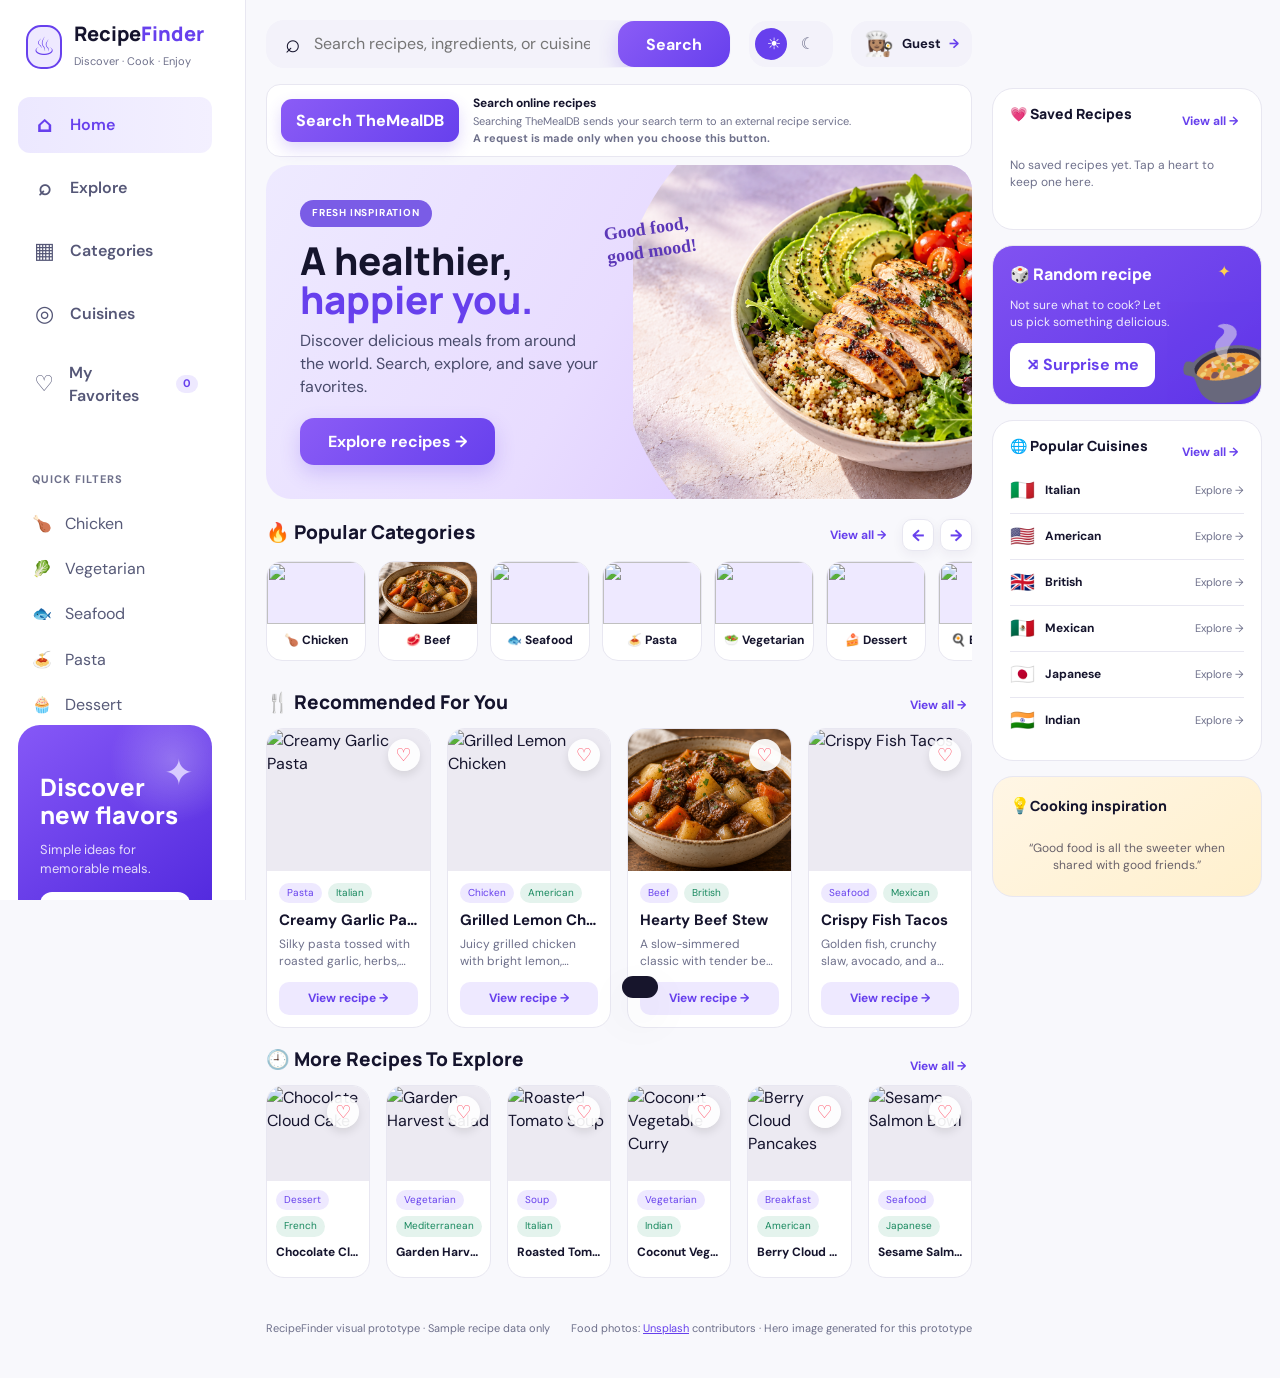
==== index.html @ d78723c5 "feat: enable explicit TheMealDB live recipe search" ====
<!doctype html>
<html lang="en">
<head>
  <meta charset="utf-8">
  <meta name="viewport" content="width=device-width, initial-scale=1">
  <meta name="description" content="RecipeFinder — a frontend recipe discovery prototype.">
  <title>RecipeFinder — Discover your next favorite</title>
  <link rel="icon" type="image/svg+xml" href="assets/recipefinder-favicon.svg">
  <link rel="preconnect" href="https://images.unsplash.com">
  <link rel="stylesheet" href="styles.css">
</head>
<body>
  <a class="skip-link" href="#main-content">Skip to recipes</a>
  <div class="app-shell">
    <aside class="sidebar" id="sidebar" aria-label="Primary navigation">
      <a class="brand" href="#home" aria-label="RecipeFinder home">
        <span class="brand-mark" aria-hidden="true">♨</span>
        <span><strong>Recipe<span>Finder</span></strong><small>Discover · Cook · Enjoy</small></span>
      </a>
      <nav class="main-nav" id="main-nav">
        <a class="nav-link active" href="#home" data-section="home"><span>⌂</span>Home</a>
        <a class="nav-link" href="#recommended" data-section="recommended"><span>⌕</span>Explore</a>
        <a class="nav-link" href="#categories" data-section="categories"><span>▦</span>Categories</a>
        <a class="nav-link" href="#cuisines" data-section="cuisines"><span>◎</span>Cuisines</a>
        <a class="nav-link" href="#favorites" data-section="favorites"><span>♡</span>My Favorites <b id="fav-count">0</b></a>
      </nav>
      <div class="sidebar-rule"></div>
      <section class="quick-filters" aria-labelledby="quick-title">
        <p id="quick-title">Quick filters</p>
        <button data-filter="Chicken">🍗 <span>Chicken</span></button>
        <button data-filter="Vegetarian">🥬 <span>Vegetarian</span></button>
        <button data-filter="Seafood">🐟 <span>Seafood</span></button>
        <button data-filter="Pasta">🍝 <span>Pasta</span></button>
        <button data-filter="Dessert">🧁 <span>Dessert</span></button>
      </section>
      <article class="sidebar-promo">
        <span>✦</span><h2>Discover<br>new flavors</h2>
        <p>Simple ideas for memorable meals.</p>
        <button data-scroll="recommended">Explore now →</button>
      </article>
    </aside>

    <div class="page">
      <header class="topbar">
        <button class="mobile-menu" id="menu-btn" aria-label="Open menu" aria-controls="sidebar" aria-expanded="false">☰</button>
        <form class="search" id="search-form" role="search">
          <span aria-hidden="true">⌕</span>
          <label class="sr-only" for="search-input">Search recipes</label>
          <input id="search-input" type="search" autocomplete="off" placeholder="Search recipes, ingredients, or cuisines…">
          <button type="submit">Search</button>
        </form>
        <button class="theme-toggle" id="theme-toggle" aria-label="Switch to dark mode" aria-pressed="false" title="Toggle theme"><span aria-hidden="true">☀</span><i aria-hidden="true"></i><span aria-hidden="true">☾</span></button>
        <a class="guest" href="login.html" aria-label="Sign in to RecipeFinder"><span aria-hidden="true">👩🏽‍🍳</span><strong>Guest</strong><i aria-hidden="true">→</i></a>
      </header>

      <div class="live-search-preview" aria-labelledby="mealdb-search-label">
        <button id="mealdb-search-button" type="button" aria-describedby="mealdb-search-disclosure mealdb-search-privacy">Search TheMealDB</button>
        <div>
          <strong id="mealdb-search-label">Search online recipes</strong>
          <p id="mealdb-search-disclosure">Searching TheMealDB sends your search term to an external recipe service.</p>
          <small id="mealdb-search-privacy">A request is made only when you choose this button.</small>
        </div>
      </div>

      <main id="main-content">
        <section class="hero" id="home" aria-labelledby="hero-title">
          <div class="hero-copy">
            <span class="eyebrow">FRESH INSPIRATION</span>
            <h1 id="hero-title">A healthier,<br><em>happier you.</em></h1>
            <p>Discover delicious meals from around the world. Search, explore, and save your favorites.</p>
            <div class="hero-actions">
              <button class="primary" data-scroll="recommended">Explore recipes <span>→</span></button>
            </div>
          </div>
          <div class="hero-image" role="img" aria-label="Colorful grilled chicken and avocado bowl"></div>
          <span class="hero-note" aria-hidden="true">Good food,<br>good mood!</span>
        </section>

        <section class="content-section" id="categories" aria-labelledby="categories-title">
          <div class="section-heading">
            <h2 id="categories-title">🔥 Popular categories</h2>
            <div class="category-actions">
              <button class="text-button" data-view-all="categories" aria-expanded="false" aria-controls="category-row">View all →</button>
              <div class="category-nav" aria-label="Popular categories carousel controls">
                <button class="carousel-arrow" id="category-prev" type="button" aria-label="Previous categories" aria-controls="category-row" disabled>←</button>
                <button class="carousel-arrow" id="category-next" type="button" aria-label="Next categories" aria-controls="category-row">→</button>
              </div>
            </div>
          </div>
          <div class="category-row" id="category-row" role="region" aria-label="Popular recipe categories" tabindex="0"></div>
        </section>

        <section class="content-section" id="recommended" aria-labelledby="recommended-title" tabindex="-1">
          <div class="section-heading"><h2 id="recommended-title">🍴 Recommended for you</h2><div class="recipe-view-actions"><button class="back-button" id="back-to-discover" type="button" data-back-to-discover hidden>← Back to Discover</button><button class="back-button discover-more-button" id="discover-more-recipes" type="button" data-discover-more hidden>Discover More Offline Recipes</button><button class="text-button" id="recommended-view-all" data-view-all="recipes">View all →</button></div></div>
          <div class="external-status" id="external-status" role="status" aria-live="polite" hidden><span aria-hidden="true">&#10022;</span><p id="external-status-message"></p><a id="mealdb-attribution" href="https://www.themealdb.com/" target="_blank" rel="noopener noreferrer" hidden>Recipe data and images provided by TheMealDB</a><button class="text-button" id="external-retry" type="button" data-external-retry hidden>Retry</button><button class="text-button" id="back-to-offline" type="button" data-back-to-offline hidden>Back to Offline Recipes</button></div>
          <div class="recipe-grid featured-grid" id="recommended-grid"></div>
          <div class="empty-state" id="empty-state" hidden><span>🥣</span><h3 id="empty-title">No recipes found</h3><p id="empty-message">Try another search or clear your filters.</p><button class="primary" data-clear>Clear filters</button></div>
        </section>

        <section class="content-section" id="more-recipes" aria-labelledby="more-title">
          <div class="section-heading"><h2 id="more-title">🕘 More recipes to explore</h2><button class="text-button" data-view-all="recipes">View all →</button></div>
          <div class="recipe-grid compact-grid" id="more-grid"></div>
        </section>
      </main>
      <footer><p>RecipeFinder visual prototype · Sample recipe data only</p><p>Food photos: <a href="https://unsplash.com" target="_blank" rel="noreferrer">Unsplash</a> contributors · Hero image generated for this prototype</p></footer>
    </div>

    <aside class="rightbar" aria-label="Recipe highlights">
      <section class="side-card" id="favorites">
        <div class="side-heading"><h2>💗 Saved recipes</h2><button class="text-button" data-view-all="favorites">View all →</button></div>
        <div id="favorite-list" class="favorite-list"></div>
      </section>
      <section class="random-card">
        <span class="sparkle">✦</span><h2>🎲 Random recipe</h2><p>Not sure what to cook? Let us pick something delicious.</p><button class="surprise-btn">⤨ Surprise me</button>
      </section>
      <section class="side-card" id="cuisines">
        <div class="side-heading"><h2>🌐 Popular cuisines</h2><button class="text-button" data-view-all="cuisines">View all →</button></div>
        <div class="cuisine-list" id="cuisine-list" tabindex="-1"></div>
      </section>
      <section class="quote-card"><span>💡</span><h2>Cooking inspiration</h2><blockquote>“Good food is all the sweeter when shared with good friends.”</blockquote></section>
    </aside>
  </div>

  <div class="modal" id="recipe-modal" hidden>
    <div class="modal-backdrop" data-close></div>
    <article class="modal-panel" role="dialog" aria-modal="true" aria-labelledby="modal-title">
      <button class="modal-close" data-close aria-label="Close recipe details">×</button>
      <div id="modal-content"></div>
    </article>
  </div>
  <div class="toast" id="toast" role="status" aria-live="polite"></div>
  <script type="module" src="app.js"></script>
</body>
</html>
---- styles.css ----
@import url('https://fonts.googleapis.com/css2?family=DM+Sans:wght@400;500;600;700&family=Manrope:wght@700;800&display=swap');

:root{--bg:#f8f8fc;--panel:#fff;--panel-soft:#f3f2fa;--text:#15142d;--muted:#6e708b;--line:#e8e7f1;--purple:#6740ed;--purple-2:#8b5cf6;--lav:#eee9ff;--shadow:0 18px 45px rgba(43,36,84,.08);--radius:22px;--sidebar:246px;--rightbar:288px}
*{box-sizing:border-box}html{scroll-behavior:smooth}body{margin:0;background:var(--bg);color:var(--text);font-family:'DM Sans',system-ui,sans-serif;line-height:1.45}button,input{font:inherit}button{cursor:pointer}.sr-only{position:absolute;width:1px;height:1px;padding:0;margin:-1px;overflow:hidden;clip:rect(0,0,0,0);white-space:nowrap;border:0}.skip-link{position:fixed;z-index:100;left:1rem;top:-4rem;background:var(--text);color:#fff;padding:.75rem 1rem;border-radius:10px}.skip-link:focus{top:1rem}.app-shell{min-height:100vh;display:grid;grid-template-columns:var(--sidebar) minmax(0,1fr) var(--rightbar);gap:0}.sidebar{position:sticky;top:0;height:100vh;height:100dvh;padding:24px 18px max(24px,env(safe-area-inset-bottom));background:var(--panel);border-right:1px solid var(--line);display:flex;flex-direction:column;z-index:20;overflow-x:hidden;overflow-y:auto;overscroll-behavior:contain;scrollbar-gutter:stable}.brand{display:flex;gap:12px;align-items:center;text-decoration:none;color:var(--text);padding:0 8px 27px}.brand-mark{width:44px;height:44px;border:2px solid var(--purple);color:var(--purple);border-radius:15px;display:grid;place-items:center;font-size:25px;background:var(--lav)}.brand strong{font:800 20px/1 'Manrope',sans-serif}.brand strong span{color:var(--purple)}.brand small{display:block;color:var(--muted);font-size:11px;margin-top:7px}.main-nav{display:grid;gap:7px}.nav-link{display:flex;align-items:center;gap:13px;color:#555777;text-decoration:none;padding:12px 14px;border-radius:12px;font-weight:600}.nav-link>span{font-size:22px;width:25px;text-align:center}.nav-link b{margin-left:auto;background:var(--lav);color:var(--purple);border-radius:99px;padding:1px 7px;font-size:11px}.nav-link:hover,.nav-link.active{color:var(--purple);background:linear-gradient(90deg,#ece8ff,#f3f0ff)}.sidebar-rule{height:1px;background:var(--line);margin:21px 12px}.quick-filters p{text-transform:uppercase;letter-spacing:.09em;font-size:11px;font-weight:700;color:var(--muted);padding:0 14px}.quick-filters{display:grid;gap:4px}.quick-filters button{display:flex;gap:13px;align-items:center;border:0;background:transparent;color:#575a78;border-radius:10px;padding:9px 14px;text-align:left}.quick-filters button:hover,.quick-filters button.active{background:var(--panel-soft);color:var(--purple)}.sidebar-promo{flex:0 0 auto;margin-top:auto;min-height:230px;padding:22px;border-radius:22px;color:#fff;background:radial-gradient(circle at 80% 15%,rgba(255,255,255,.25),transparent 25%),linear-gradient(145deg,#8658f7,#4a22da);position:relative;overflow:hidden}.sidebar-promo>span{position:absolute;right:18px;font-size:36px;color:#d8cbff}.sidebar-promo h2{font:800 24px/1.15 'Manrope';margin:26px 0 8px}.sidebar-promo p{font-size:13px;opacity:.82}.sidebar-promo button{border:0;border-radius:12px;padding:11px 14px;background:#fff;color:var(--purple);font-weight:700;width:100%}
.page{min-width:0;padding:18px 20px 30px}.topbar{height:52px;display:flex;gap:18px;align-items:center;margin-bottom:18px}.search{height:48px;border-radius:18px;background:var(--panel-soft);display:flex;align-items:center;flex:1;overflow:hidden;border:1px solid transparent}.search:focus-within{border-color:#9b86ee;box-shadow:0 0 0 3px rgba(103,64,237,.12)}.search>span{font-size:26px;padding-left:18px}.search input{flex:1;min-width:0;border:0;outline:0;background:transparent;padding:0 13px;color:var(--text)}.search button,.primary{border:0;background:linear-gradient(135deg,var(--purple-2),var(--purple));color:#fff;font-weight:700;border-radius:14px;padding:12px 28px;box-shadow:0 8px 20px rgba(103,64,237,.22)}.search button{height:46px;border-radius:16px;min-width:110px}.theme-toggle{flex:0 0 84px;width:84px;height:46px;border:0;border-radius:17px;background:var(--panel-soft);display:flex;align-items:center;justify-content:space-around;color:var(--muted);position:relative;padding:0 8px}.theme-toggle i{width:32px;height:32px;border-radius:50%;background:var(--purple);position:absolute;left:6px;transition:transform .25s}.theme-toggle span{z-index:1;width:28px;text-align:center}.theme-toggle span:first-child{color:#fff}.theme-toggle span:last-child{color:var(--muted)}.theme-toggle:focus-visible{outline:3px solid rgba(103,64,237,.35);outline-offset:3px}.guest{height:46px;display:flex;align-items:center;gap:8px;background:var(--panel-soft);border-radius:17px;padding:5px 12px;font-size:13px;color:var(--text);text-decoration:none;border:1px solid transparent}.guest span{font-size:24px}.guest i{font-style:normal;color:var(--purple);font-weight:800;transition:transform .2s}.guest:hover{border-color:var(--line);background:var(--lav)}.guest:hover i{transform:translateX(2px)}.guest:focus-visible{outline:3px solid rgba(103,64,237,.35);outline-offset:3px}.mobile-menu{display:none;border:0;background:var(--panel-soft);color:var(--text);border-radius:12px;width:45px;height:45px;font-size:22px}.live-search-preview{display:flex;align-items:center;gap:14px;margin:-4px 0 8px;padding:10px 14px;border:1px solid var(--line);border-radius:14px;background:var(--panel);color:var(--text)}.live-search-preview button{flex:0 0 auto;border:0;border-radius:11px;padding:10px 15px;background:linear-gradient(135deg,var(--purple-2),var(--purple));color:#fff;font-weight:800;box-shadow:0 7px 16px rgba(103,64,237,.2)}.live-search-preview button:hover{filter:brightness(1.05)}.live-search-preview button:focus-visible{outline:3px solid rgba(103,64,237,.35);outline-offset:3px}.live-search-preview strong{display:block;font-size:12px}.live-search-preview p,.live-search-preview small{display:block;margin:2px 0 0;color:var(--muted);font-size:11px;line-height:1.35}.live-search-preview small{font-weight:700}
.hero{min-height:286px;border-radius:25px;overflow:hidden;background:linear-gradient(120deg,#eeeaff 0%,#e8dcff 48%,#d4bbff 100%);display:grid;grid-template-columns:52% 48%;position:relative}.hero-copy{padding:34px;z-index:2}.eyebrow{display:inline-block;font-size:10px;font-weight:700;letter-spacing:.08em;background:#7a5ce6;color:#fff;padding:6px 12px;border-radius:99px}.hero h1{font:800 clamp(32px,3vw,45px)/1.03 'Manrope';margin:14px 0 9px}.hero h1 em{font-style:normal;color:var(--purple)}.hero-copy>p{margin:0 0 20px;color:#494b6b;max-width:475px}.hero-actions{display:flex;gap:11px;flex-wrap:wrap}.secondary{border:0;background:rgba(255,255,255,.72);color:var(--text);font-weight:700;border-radius:14px;padding:12px 20px}.hero-image{background:url('assets/hero-bowl.png') center/cover no-repeat;clip-path:ellipse(77% 78% at 72% 50%)}.hero-note{position:absolute;top:52px;left:48%;z-index:3;color:#5c38b8;font:700 18px/1.25 cursive;transform:rotate(-8deg)}
.content-section{min-width:0;padding-top:20px}.section-heading,.side-heading{display:flex;align-items:center;justify-content:space-between;gap:12px}.section-heading h2,.side-heading h2{font:800 19px/1.2 'Manrope';margin:0 0 14px;text-transform:capitalize}.text-button{border:0;background:transparent;color:var(--purple);font-weight:700;font-size:12px;white-space:nowrap}.text-button:disabled{color:var(--muted);cursor:default}.category-actions{display:flex;align-items:center;gap:8px;margin-bottom:8px}.category-actions .text-button{margin-right:2px}.category-nav{display:flex;gap:6px}.carousel-arrow{width:32px;height:32px;border:1px solid var(--line);border-radius:10px;background:var(--panel);color:var(--purple);display:grid;place-items:center;font-weight:800;box-shadow:0 4px 12px rgba(43,36,84,.06)}.carousel-arrow:hover:not(:disabled){background:var(--lav)}.carousel-arrow:focus-visible,.category-row:focus-visible{outline:3px solid rgba(103,64,237,.3);outline-offset:2px}.carousel-arrow:disabled{cursor:not-allowed;color:var(--muted);opacity:.38;box-shadow:none}.category-row{display:flex;gap:12px;max-width:100%;min-width:0;overflow-x:auto;overflow-y:hidden;padding:2px 2px 10px;scroll-snap-type:x proximity;scroll-behavior:smooth;scrollbar-width:thin;scrollbar-color:var(--purple) transparent;overscroll-behavior-inline:contain;touch-action:pan-x pan-y}.category-row::-webkit-scrollbar{height:6px}.category-row::-webkit-scrollbar-thumb{background:var(--purple);border-radius:99px}.category-row.show-all{flex-wrap:wrap;overflow:visible;scroll-snap-type:none}.categories-expanded .category-nav{display:none}.category{flex:0 0 clamp(100px,12.5%,118px);scroll-snap-align:start;border:1px solid var(--line);background:var(--panel);border-radius:16px;overflow:hidden;padding:0 0 10px;color:var(--text);font-size:12px;font-weight:700;transition:.2s}.category:hover{transform:translateY(-3px);box-shadow:var(--shadow);border-color:#cfc2fb}.category.active{outline:2px solid var(--purple)}.category img{width:100%;height:62px;display:block;object-fit:cover;margin-bottom:8px;background:var(--lav)}.recipe-grid{display:grid;grid-template-columns:repeat(4,minmax(0,1fr));gap:16px}.recipe-card{min-width:0;background:var(--panel);border:1px solid var(--line);border-radius:18px;overflow:hidden;position:relative;display:flex;flex-direction:column;transition:.22s}.recipe-card:hover{transform:translateY(-4px);box-shadow:var(--shadow)}.card-image{height:142px;width:100%;object-fit:cover;background:#eceaf2}.heart{position:absolute;right:10px;top:10px;width:32px;height:32px;border-radius:50%;border:0;background:rgba(255,255,255,.92);color:#ff4e65;font-size:18px;display:grid;place-items:center;box-shadow:0 4px 10px rgba(0,0,0,.1)}.heart.saved{background:#ff4e65;color:#fff}.card-body{padding:12px;display:flex;flex-direction:column;flex:1}.tags{display:flex;gap:6px;flex-wrap:wrap}.tag{font-size:10px;border-radius:99px;background:#eee9ff;color:var(--purple);padding:3px 8px}.tag.alt{background:#e4f3ed;color:#17885e}.card-body h3{font-size:15px;margin:7px 0 4px;white-space:nowrap;overflow:hidden;text-overflow:ellipsis}.card-body p{font-size:12px;color:var(--muted);margin:0 0 11px;display:-webkit-box;-webkit-line-clamp:2;-webkit-box-orient:vertical;overflow:hidden}.view-btn{margin-top:auto;border:0;background:var(--lav);color:var(--purple);font-weight:700;border-radius:10px;padding:8px;width:100%;font-size:12px}.compact-grid{grid-template-columns:repeat(6,minmax(0,1fr))}.compact-grid .card-image{height:95px}.compact-grid .card-body{padding:9px}.compact-grid .card-body p,.compact-grid .view-btn{display:none}.compact-grid .card-body h3{font-size:12px;margin-bottom:7px}.empty-state{text-align:center;padding:50px;background:var(--panel);border-radius:18px;border:1px dashed #cfcbe2}.empty-state span{font-size:45px}.empty-state h3{margin:8px 0}.empty-state p{color:var(--muted)}footer{display:flex;justify-content:space-between;gap:15px;color:var(--muted);font-size:11px;padding-top:32px}footer a{color:var(--purple)}
 .recipe-view-actions{display:flex;align-items:center;flex-wrap:wrap;gap:10px;margin-bottom:8px}.back-button{border:1px solid var(--line);background:var(--panel);color:var(--purple);border-radius:10px;padding:8px 12px;font-weight:700;font-size:12px;white-space:nowrap}.back-button:hover{background:var(--lav)}.back-button:focus-visible{outline:3px solid rgba(103,64,237,.3);outline-offset:2px}.discover-more-button[aria-disabled="true"]{color:var(--muted);background:var(--panel-soft);cursor:default}.rightbar{padding:88px 18px 25px 0;display:flex;flex-direction:column;gap:15px}.side-card,.random-card,.quote-card{background:var(--panel);border:1px solid var(--line);border-radius:21px;padding:17px}.side-heading h2{font-size:14px}.favorite-list{display:grid;gap:11px}.favorite-item{display:flex;align-items:center;gap:10px}.favorite-item img{width:65px;height:47px;object-fit:cover;border-radius:11px}.favorite-item div{min-width:0;flex:1}.favorite-item strong{display:block;font-size:12px;white-space:nowrap;overflow:hidden;text-overflow:ellipsis}.favorite-item small{font-size:10px;color:var(--purple)}.mini-remove{border:0;background:none;color:var(--muted);font-size:17px}.empty-mini{font-size:12px;color:var(--muted);padding:8px 0}.random-card{color:#fff;background:linear-gradient(145deg,#8152f1,#5d34e8);position:relative;overflow:hidden}.random-card:after{content:'🍲';position:absolute;font-size:80px;right:-16px;bottom:-18px;transform:rotate(-12deg);opacity:.9}.random-card h2{font:800 16px 'Manrope';margin:0}.random-card p{font-size:12px;width:70%;opacity:.9}.random-card button{position:relative;z-index:2;border:0;background:#fff;color:var(--purple);border-radius:11px;padding:10px 16px;font-weight:700}.sparkle{position:absolute;right:30px;top:14px;color:#ffd24d}.cuisine-list{display:grid}.cuisine{display:flex;align-items:center;gap:10px;padding:8px 0;border-bottom:1px solid var(--line);border-top:0;border-left:0;border-right:0;background:transparent;color:var(--text);text-align:left}.cuisine:hover,.cuisine.active{background:var(--lav);color:var(--purple);border-radius:9px;padding-left:7px;padding-right:7px}.cuisine:last-child{border:0}.cuisine span{font-size:20px}.cuisine strong{font-size:12px;flex:1}.cuisine i{font-style:normal;color:var(--muted);font-size:11px}.quote-card{background:linear-gradient(145deg,#fff6e5,#fff0cd)}.quote-card h2{display:inline;font:800 14px 'Manrope'}.quote-card blockquote{font-size:12px;color:#68616a;margin:22px 5px 5px;text-align:center}.modal{position:fixed;inset:0;z-index:80;display:grid;place-items:center;padding:20px}.modal[hidden]{display:none}.modal-backdrop{position:absolute;inset:0;background:rgba(10,8,25,.63);backdrop-filter:blur(5px)}.modal-panel{position:relative;background:var(--panel);width:min(760px,100%);max-height:90vh;overflow:auto;border-radius:24px;box-shadow:0 30px 80px rgba(0,0,0,.3)}.modal-close{position:absolute;z-index:3;right:15px;top:15px;width:38px;height:38px;border-radius:50%;border:0;background:rgba(255,255,255,.94);font-size:25px}.modal-hero{height:265px;width:100%;object-fit:cover}.modal-copy{padding:25px 30px 30px}.modal-copy h2{font:800 28px 'Manrope';margin:8px 0}.modal-copy>p{color:var(--muted)}.detail-columns{display:grid;grid-template-columns:1fr 1.2fr;gap:28px;margin-top:22px}.detail-columns h3{font-size:16px}.ingredients{list-style:none;padding:0;margin:0}.ingredients li{display:flex;justify-content:space-between;border-bottom:1px solid var(--line);padding:7px 0;font-size:13px}.instructions{white-space:pre-line;font-size:13px;color:var(--muted)}.tutorial-link{display:inline-block;margin-top:14px;color:#fff;background:var(--purple);padding:10px 14px;border-radius:10px;text-decoration:none;font-weight:700;font-size:12px}.toast{position:fixed;z-index:100;bottom:22px;left:50%;transform:translate(-50%,120px);background:#17152c;color:#fff;border-radius:12px;padding:11px 18px;box-shadow:var(--shadow);transition:.25s}.toast.show{transform:translate(-50%,0)}
body.dark{--bg:#14131d;--panel:#1d1b29;--panel-soft:#272433;--text:#f5f3ff;--muted:#aaa5bc;--line:#353143;--lav:#30264e;--shadow:0 18px 45px rgba(0,0,0,.25)}body.dark .theme-toggle i{transform:translateX(40px)}body.dark .theme-toggle span:first-child{color:var(--muted)}body.dark .theme-toggle span:last-child{color:#fff}body.dark .hero{background:linear-gradient(120deg,#2f2850,#3c2b61,#5b388b)}body.dark .hero-copy>p{color:#d1cce4}body.dark .quote-card{background:linear-gradient(145deg,#3b3021,#322619)}body.dark .quote-card blockquote{color:#d8cbbb}
@media(max-width:1250px){:root{--sidebar:215px;--rightbar:255px}.recipe-grid{grid-template-columns:repeat(2,1fr)}.compact-grid{grid-template-columns:repeat(3,1fr)}.hero-note{display:none}}
@media(max-width:980px){.app-shell{grid-template-columns:1fr}.sidebar{position:fixed;left:0;transform:translateX(-105%);width:260px;transition:.25s;box-shadow:20px 0 50px rgba(0,0,0,.18)}.sidebar.open{transform:translateX(0)}.mobile-menu{display:block}.rightbar{padding:15px 20px 30px;display:grid;grid-template-columns:1fr 1fr}.page{padding:14px 20px}.topbar{position:sticky;top:0;z-index:15;background:var(--bg);padding:8px 0;height:68px;margin-bottom:8px}.guest{flex:0 0 46px;width:46px;justify-content:center;padding:5px}.guest strong,.guest i{display:none}.hero{min-height:300px}}
@media(max-width:680px){.page{padding:10px 14px}.topbar{gap:8px}.search button{min-width:auto;padding:0 16px}.section-heading{align-items:flex-start}#categories .section-heading,#recommended .section-heading{flex-wrap:wrap}.category-actions,.recipe-view-actions{gap:5px;margin-left:auto}.carousel-arrow{width:30px;height:30px}.category{flex-basis:100px}.category-row.show-all .category{flex:1 1 96px}.hero{grid-template-columns:1fr;min-height:510px}.hero-copy{padding:28px 23px}.hero-image{position:absolute;bottom:0;width:100%;height:245px;clip-path:ellipse(75% 68% at 62% 58%)}.recipe-grid,.compact-grid{grid-template-columns:1fr 1fr;gap:11px}.card-image{height:120px}.compact-grid .card-image{height:100px}.rightbar{grid-template-columns:1fr;padding:10px 14px 25px}.detail-columns{grid-template-columns:1fr}.modal-copy{padding:20px}.modal-hero{height:220px}footer{flex-direction:column}.hero h1{font-size:34px}}
@media(max-width:680px){.live-search-preview{align-items:flex-start;flex-direction:column}.live-search-preview button{width:100%}}
@media(max-width:430px){.search>span{display:none}.search input{padding-left:12px}.search button{display:none}.recipe-grid,.compact-grid{grid-template-columns:1fr}.card-image,.compact-grid .card-image{height:180px}.compact-grid .card-body p,.compact-grid .view-btn{display:block}.compact-grid .card-body h3{font-size:15px}.hero-actions .primary,.hero-actions .secondary{padding:11px 14px}}
.external-status{display:flex;align-items:center;flex-wrap:wrap;gap:9px;margin:0 0 14px;padding:10px 13px;border:1px solid #d9d0fa;border-radius:12px;background:var(--lav);color:var(--text);font-size:12px}.external-status[hidden]{display:none}.external-status>span{color:var(--purple);font-size:17px}.external-status p{margin:0;flex:1 1 220px}.external-status a{color:var(--purple);font-weight:700}.recipe-source{display:inline-flex;align-self:flex-start;margin-bottom:7px;border-radius:99px;padding:3px 8px;background:#fff1c9;color:#8b5a00;font-size:10px;font-weight:800}.external-preview{border-color:#d9d0fa}.external-preview .card-image{background:linear-gradient(145deg,#eee9ff,#fff1d8)}.view-btn:disabled{cursor:not-allowed;color:var(--muted);background:var(--panel-soft)}
.unavailable-favorite-card{border-style:dashed}.unavailable-favorite-art{display:grid;place-items:center;background:linear-gradient(145deg,var(--lav),var(--panel-soft));color:var(--purple);font-size:42px;font-weight:800}.unavailable-favorite-remove{background:var(--panel-soft);color:var(--purple)}.favorite-placeholder-icon{width:65px;height:47px;flex:0 0 65px;display:grid;place-items:center;border-radius:11px;background:linear-gradient(145deg,var(--lav),var(--panel-soft));color:var(--purple);font-size:22px}.unavailable-favorite-item{border:1px dashed var(--line);border-radius:12px;padding:7px}.unavailable-favorite-item small{color:var(--muted)}
@media(prefers-reduced-motion:reduce){*{scroll-behavior:auto!important;transition:none!important}.category-row{scroll-snap-type:none}}
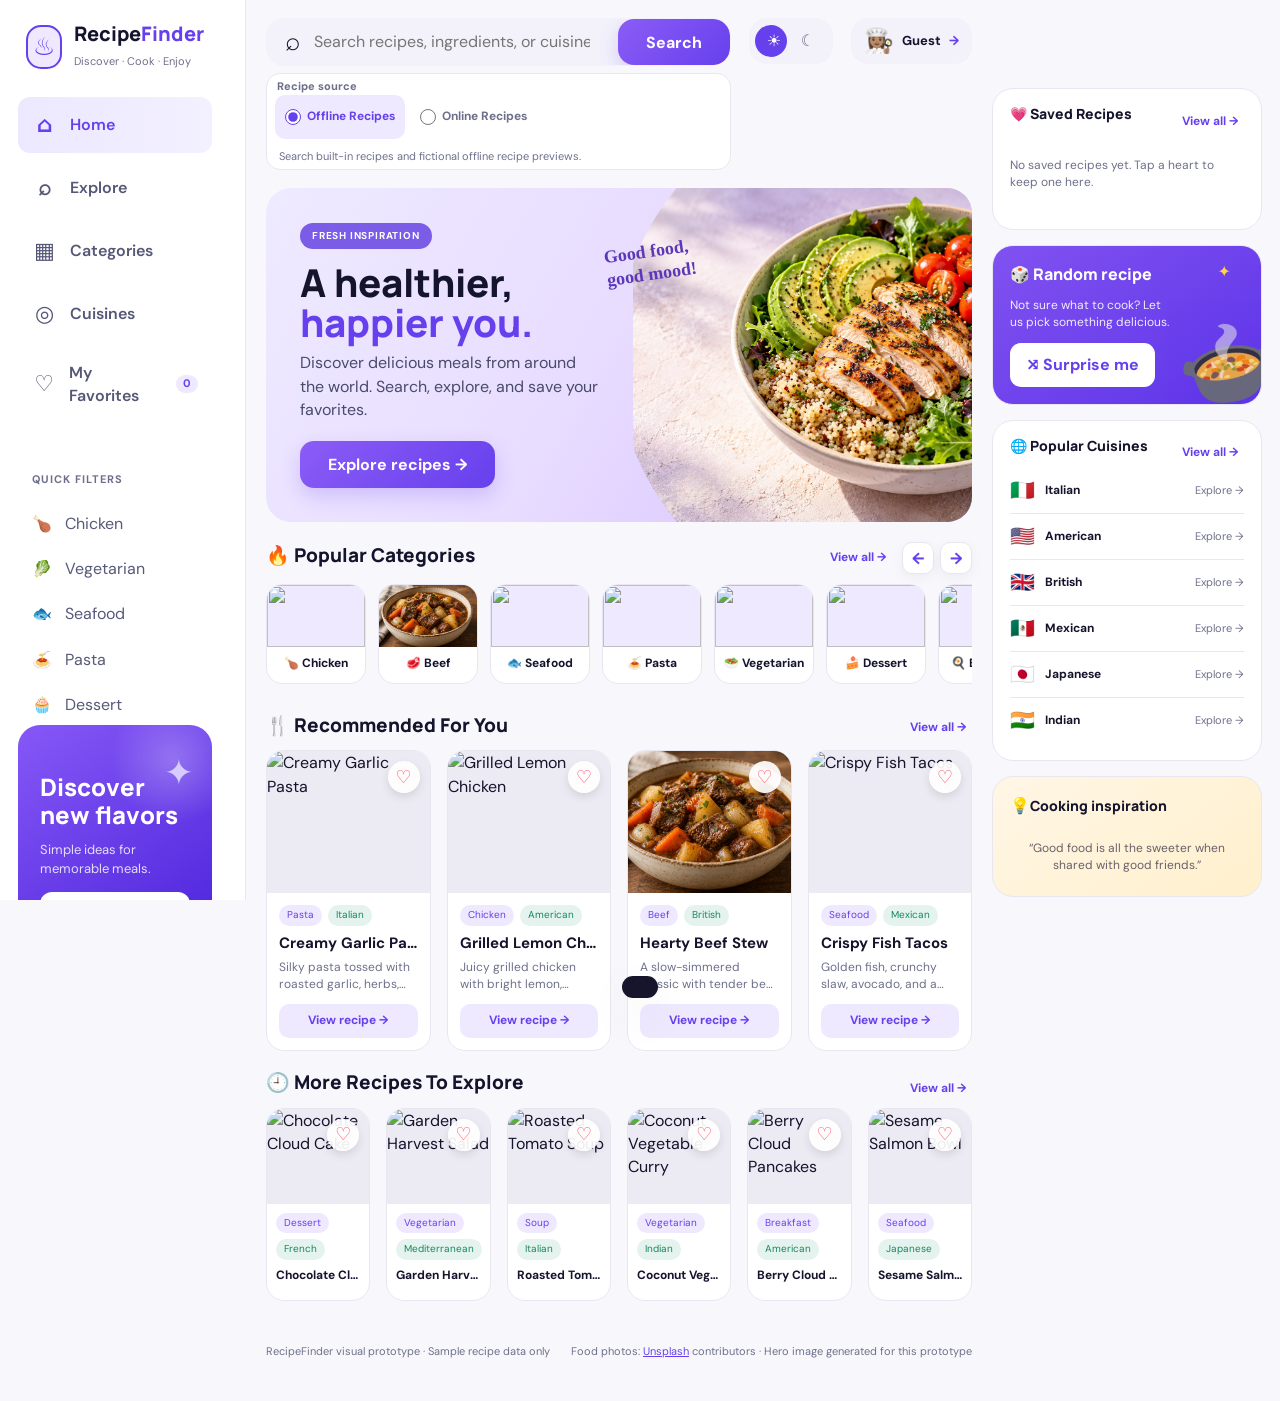
==== commit 35ee199c: "feat: unify offline and online recipe search" ====
--- a/index.html
+++ b/index.html
@@ -43,24 +43,28 @@
     <div class="page">
       <header class="topbar">
         <button class="mobile-menu" id="menu-btn" aria-label="Open menu" aria-controls="sidebar" aria-expanded="false">☰</button>
-        <form class="search" id="search-form" role="search">
-          <span aria-hidden="true">⌕</span>
-          <label class="sr-only" for="search-input">Search recipes</label>
-          <input id="search-input" type="search" autocomplete="off" placeholder="Search recipes, ingredients, or cuisines…">
-          <button type="submit">Search</button>
+        <form class="search-tools" id="search-form" role="search">
+          <div class="search">
+            <span aria-hidden="true">⌕</span>
+            <label class="sr-only" for="search-input">Search recipes</label>
+            <input id="search-input" type="search" autocomplete="off" placeholder="Search recipes, ingredients, or cuisines…" aria-describedby="search-source-help">
+            <button type="submit">Search</button>
+          </div>
+          <div class="search-source-panel">
+            <fieldset class="search-source" id="search-source-selector" aria-describedby="search-source-help">
+              <legend>Recipe source</legend>
+              <label><input id="search-source-offline" type="radio" name="recipe-source" value="offline" checked><span>Offline Recipes</span></label>
+              <label><input id="search-source-online" type="radio" name="recipe-source" value="online" aria-describedby="online-search-disclosure"><span>Online Recipes</span></label>
+            </fieldset>
+            <div class="search-source-help" id="search-source-help" aria-live="polite">
+              <p id="offline-search-description">Search built-in recipes and fictional offline recipe previews.</p>
+              <p id="online-search-disclosure" hidden>Searching TheMealDB sends your search term to an external recipe service.</p>
+            </div>
+          </div>
         </form>
         <button class="theme-toggle" id="theme-toggle" aria-label="Switch to dark mode" aria-pressed="false" title="Toggle theme"><span aria-hidden="true">☀</span><i aria-hidden="true"></i><span aria-hidden="true">☾</span></button>
         <a class="guest" href="login.html" aria-label="Sign in to RecipeFinder"><span aria-hidden="true">👩🏽‍🍳</span><strong>Guest</strong><i aria-hidden="true">→</i></a>
       </header>
-
-      <div class="live-search-preview" aria-labelledby="mealdb-search-label">
-        <button id="mealdb-search-button" type="button" aria-describedby="mealdb-search-disclosure mealdb-search-privacy">Search TheMealDB</button>
-        <div>
-          <strong id="mealdb-search-label">Search online recipes</strong>
-          <p id="mealdb-search-disclosure">Searching TheMealDB sends your search term to an external recipe service.</p>
-          <small id="mealdb-search-privacy">A request is made only when you choose this button.</small>
-        </div>
-      </div>
 
       <main id="main-content">
         <section class="hero" id="home" aria-labelledby="hero-title">
--- a/styles.css
+++ b/styles.css
@@ -2,16 +2,17 @@
 
 :root{--bg:#f8f8fc;--panel:#fff;--panel-soft:#f3f2fa;--text:#15142d;--muted:#6e708b;--line:#e8e7f1;--purple:#6740ed;--purple-2:#8b5cf6;--lav:#eee9ff;--shadow:0 18px 45px rgba(43,36,84,.08);--radius:22px;--sidebar:246px;--rightbar:288px}
 *{box-sizing:border-box}html{scroll-behavior:smooth}body{margin:0;background:var(--bg);color:var(--text);font-family:'DM Sans',system-ui,sans-serif;line-height:1.45}button,input{font:inherit}button{cursor:pointer}.sr-only{position:absolute;width:1px;height:1px;padding:0;margin:-1px;overflow:hidden;clip:rect(0,0,0,0);white-space:nowrap;border:0}.skip-link{position:fixed;z-index:100;left:1rem;top:-4rem;background:var(--text);color:#fff;padding:.75rem 1rem;border-radius:10px}.skip-link:focus{top:1rem}.app-shell{min-height:100vh;display:grid;grid-template-columns:var(--sidebar) minmax(0,1fr) var(--rightbar);gap:0}.sidebar{position:sticky;top:0;height:100vh;height:100dvh;padding:24px 18px max(24px,env(safe-area-inset-bottom));background:var(--panel);border-right:1px solid var(--line);display:flex;flex-direction:column;z-index:20;overflow-x:hidden;overflow-y:auto;overscroll-behavior:contain;scrollbar-gutter:stable}.brand{display:flex;gap:12px;align-items:center;text-decoration:none;color:var(--text);padding:0 8px 27px}.brand-mark{width:44px;height:44px;border:2px solid var(--purple);color:var(--purple);border-radius:15px;display:grid;place-items:center;font-size:25px;background:var(--lav)}.brand strong{font:800 20px/1 'Manrope',sans-serif}.brand strong span{color:var(--purple)}.brand small{display:block;color:var(--muted);font-size:11px;margin-top:7px}.main-nav{display:grid;gap:7px}.nav-link{display:flex;align-items:center;gap:13px;color:#555777;text-decoration:none;padding:12px 14px;border-radius:12px;font-weight:600}.nav-link>span{font-size:22px;width:25px;text-align:center}.nav-link b{margin-left:auto;background:var(--lav);color:var(--purple);border-radius:99px;padding:1px 7px;font-size:11px}.nav-link:hover,.nav-link.active{color:var(--purple);background:linear-gradient(90deg,#ece8ff,#f3f0ff)}.sidebar-rule{height:1px;background:var(--line);margin:21px 12px}.quick-filters p{text-transform:uppercase;letter-spacing:.09em;font-size:11px;font-weight:700;color:var(--muted);padding:0 14px}.quick-filters{display:grid;gap:4px}.quick-filters button{display:flex;gap:13px;align-items:center;border:0;background:transparent;color:#575a78;border-radius:10px;padding:9px 14px;text-align:left}.quick-filters button:hover,.quick-filters button.active{background:var(--panel-soft);color:var(--purple)}.sidebar-promo{flex:0 0 auto;margin-top:auto;min-height:230px;padding:22px;border-radius:22px;color:#fff;background:radial-gradient(circle at 80% 15%,rgba(255,255,255,.25),transparent 25%),linear-gradient(145deg,#8658f7,#4a22da);position:relative;overflow:hidden}.sidebar-promo>span{position:absolute;right:18px;font-size:36px;color:#d8cbff}.sidebar-promo h2{font:800 24px/1.15 'Manrope';margin:26px 0 8px}.sidebar-promo p{font-size:13px;opacity:.82}.sidebar-promo button{border:0;border-radius:12px;padding:11px 14px;background:#fff;color:var(--purple);font-weight:700;width:100%}
-.page{min-width:0;padding:18px 20px 30px}.topbar{height:52px;display:flex;gap:18px;align-items:center;margin-bottom:18px}.search{height:48px;border-radius:18px;background:var(--panel-soft);display:flex;align-items:center;flex:1;overflow:hidden;border:1px solid transparent}.search:focus-within{border-color:#9b86ee;box-shadow:0 0 0 3px rgba(103,64,237,.12)}.search>span{font-size:26px;padding-left:18px}.search input{flex:1;min-width:0;border:0;outline:0;background:transparent;padding:0 13px;color:var(--text)}.search button,.primary{border:0;background:linear-gradient(135deg,var(--purple-2),var(--purple));color:#fff;font-weight:700;border-radius:14px;padding:12px 28px;box-shadow:0 8px 20px rgba(103,64,237,.22)}.search button{height:46px;border-radius:16px;min-width:110px}.theme-toggle{flex:0 0 84px;width:84px;height:46px;border:0;border-radius:17px;background:var(--panel-soft);display:flex;align-items:center;justify-content:space-around;color:var(--muted);position:relative;padding:0 8px}.theme-toggle i{width:32px;height:32px;border-radius:50%;background:var(--purple);position:absolute;left:6px;transition:transform .25s}.theme-toggle span{z-index:1;width:28px;text-align:center}.theme-toggle span:first-child{color:#fff}.theme-toggle span:last-child{color:var(--muted)}.theme-toggle:focus-visible{outline:3px solid rgba(103,64,237,.35);outline-offset:3px}.guest{height:46px;display:flex;align-items:center;gap:8px;background:var(--panel-soft);border-radius:17px;padding:5px 12px;font-size:13px;color:var(--text);text-decoration:none;border:1px solid transparent}.guest span{font-size:24px}.guest i{font-style:normal;color:var(--purple);font-weight:800;transition:transform .2s}.guest:hover{border-color:var(--line);background:var(--lav)}.guest:hover i{transform:translateX(2px)}.guest:focus-visible{outline:3px solid rgba(103,64,237,.35);outline-offset:3px}.mobile-menu{display:none;border:0;background:var(--panel-soft);color:var(--text);border-radius:12px;width:45px;height:45px;font-size:22px}.live-search-preview{display:flex;align-items:center;gap:14px;margin:-4px 0 8px;padding:10px 14px;border:1px solid var(--line);border-radius:14px;background:var(--panel);color:var(--text)}.live-search-preview button{flex:0 0 auto;border:0;border-radius:11px;padding:10px 15px;background:linear-gradient(135deg,var(--purple-2),var(--purple));color:#fff;font-weight:800;box-shadow:0 7px 16px rgba(103,64,237,.2)}.live-search-preview button:hover{filter:brightness(1.05)}.live-search-preview button:focus-visible{outline:3px solid rgba(103,64,237,.35);outline-offset:3px}.live-search-preview strong{display:block;font-size:12px}.live-search-preview p,.live-search-preview small{display:block;margin:2px 0 0;color:var(--muted);font-size:11px;line-height:1.35}.live-search-preview small{font-weight:700}
+.page{min-width:0;padding:18px 20px 30px}.topbar{min-height:52px;display:flex;gap:18px;align-items:flex-start;margin-bottom:18px}.search-tools{flex:1;min-width:0;display:grid;gap:7px}.search{height:48px;border-radius:18px;background:var(--panel-soft);display:flex;align-items:center;overflow:hidden;border:1px solid transparent}.search:focus-within{border-color:#9b86ee;box-shadow:0 0 0 3px rgba(103,64,237,.12)}.search>span{font-size:26px;padding-left:18px}.search input{flex:1;min-width:0;border:0;outline:0;background:transparent;padding:0 13px;color:var(--text)}.search button,.primary{border:0;background:linear-gradient(135deg,var(--purple-2),var(--purple));color:#fff;font-weight:700;border-radius:14px;padding:12px 28px;box-shadow:0 8px 20px rgba(103,64,237,.22)}.search button{height:46px;border-radius:16px;min-width:110px}.search-source-panel{display:flex;align-items:center;gap:10px;min-width:0;padding:5px 8px;border:1px solid var(--line);border-radius:14px;background:var(--panel)}.search-source{display:flex;align-items:center;gap:5px;min-width:0;margin:0;padding:0;border:0}.search-source legend{font-size:11px;font-weight:800;color:var(--muted);margin-right:4px}.search-source label{min-height:44px;display:flex;align-items:center;gap:6px;padding:7px 10px;border-radius:10px;color:var(--muted);font-size:12px;font-weight:700;cursor:pointer}.search-source label:has(input:checked){background:var(--lav);color:var(--purple)}.search-source input{width:16px;height:16px;margin:0;accent-color:var(--purple)}.search-source label:has(input:focus-visible){outline:3px solid rgba(103,64,237,.35);outline-offset:2px}.search-source-help{min-width:0;margin-left:auto}.search-source-help p{margin:0;color:var(--muted);font-size:11px;line-height:1.35}.theme-toggle{flex:0 0 84px;width:84px;height:46px;border:0;border-radius:17px;background:var(--panel-soft);display:flex;align-items:center;justify-content:space-around;color:var(--muted);position:relative;padding:0 8px}.theme-toggle i{width:32px;height:32px;border-radius:50%;background:var(--purple);position:absolute;left:6px;transition:transform .25s}.theme-toggle span{z-index:1;width:28px;text-align:center}.theme-toggle span:first-child{color:#fff}.theme-toggle span:last-child{color:var(--muted)}.theme-toggle:focus-visible{outline:3px solid rgba(103,64,237,.35);outline-offset:3px}.guest{height:46px;display:flex;align-items:center;gap:8px;background:var(--panel-soft);border-radius:17px;padding:5px 12px;font-size:13px;color:var(--text);text-decoration:none;border:1px solid transparent}.guest span{font-size:24px}.guest i{font-style:normal;color:var(--purple);font-weight:800;transition:transform .2s}.guest:hover{border-color:var(--line);background:var(--lav)}.guest:hover i{transform:translateX(2px)}.guest:focus-visible{outline:3px solid rgba(103,64,237,.35);outline-offset:3px}.mobile-menu{display:none;border:0;background:var(--panel-soft);color:var(--text);border-radius:12px;width:45px;height:45px;font-size:22px}
 .hero{min-height:286px;border-radius:25px;overflow:hidden;background:linear-gradient(120deg,#eeeaff 0%,#e8dcff 48%,#d4bbff 100%);display:grid;grid-template-columns:52% 48%;position:relative}.hero-copy{padding:34px;z-index:2}.eyebrow{display:inline-block;font-size:10px;font-weight:700;letter-spacing:.08em;background:#7a5ce6;color:#fff;padding:6px 12px;border-radius:99px}.hero h1{font:800 clamp(32px,3vw,45px)/1.03 'Manrope';margin:14px 0 9px}.hero h1 em{font-style:normal;color:var(--purple)}.hero-copy>p{margin:0 0 20px;color:#494b6b;max-width:475px}.hero-actions{display:flex;gap:11px;flex-wrap:wrap}.secondary{border:0;background:rgba(255,255,255,.72);color:var(--text);font-weight:700;border-radius:14px;padding:12px 20px}.hero-image{background:url('assets/hero-bowl.png') center/cover no-repeat;clip-path:ellipse(77% 78% at 72% 50%)}.hero-note{position:absolute;top:52px;left:48%;z-index:3;color:#5c38b8;font:700 18px/1.25 cursive;transform:rotate(-8deg)}
 .content-section{min-width:0;padding-top:20px}.section-heading,.side-heading{display:flex;align-items:center;justify-content:space-between;gap:12px}.section-heading h2,.side-heading h2{font:800 19px/1.2 'Manrope';margin:0 0 14px;text-transform:capitalize}.text-button{border:0;background:transparent;color:var(--purple);font-weight:700;font-size:12px;white-space:nowrap}.text-button:disabled{color:var(--muted);cursor:default}.category-actions{display:flex;align-items:center;gap:8px;margin-bottom:8px}.category-actions .text-button{margin-right:2px}.category-nav{display:flex;gap:6px}.carousel-arrow{width:32px;height:32px;border:1px solid var(--line);border-radius:10px;background:var(--panel);color:var(--purple);display:grid;place-items:center;font-weight:800;box-shadow:0 4px 12px rgba(43,36,84,.06)}.carousel-arrow:hover:not(:disabled){background:var(--lav)}.carousel-arrow:focus-visible,.category-row:focus-visible{outline:3px solid rgba(103,64,237,.3);outline-offset:2px}.carousel-arrow:disabled{cursor:not-allowed;color:var(--muted);opacity:.38;box-shadow:none}.category-row{display:flex;gap:12px;max-width:100%;min-width:0;overflow-x:auto;overflow-y:hidden;padding:2px 2px 10px;scroll-snap-type:x proximity;scroll-behavior:smooth;scrollbar-width:thin;scrollbar-color:var(--purple) transparent;overscroll-behavior-inline:contain;touch-action:pan-x pan-y}.category-row::-webkit-scrollbar{height:6px}.category-row::-webkit-scrollbar-thumb{background:var(--purple);border-radius:99px}.category-row.show-all{flex-wrap:wrap;overflow:visible;scroll-snap-type:none}.categories-expanded .category-nav{display:none}.category{flex:0 0 clamp(100px,12.5%,118px);scroll-snap-align:start;border:1px solid var(--line);background:var(--panel);border-radius:16px;overflow:hidden;padding:0 0 10px;color:var(--text);font-size:12px;font-weight:700;transition:.2s}.category:hover{transform:translateY(-3px);box-shadow:var(--shadow);border-color:#cfc2fb}.category.active{outline:2px solid var(--purple)}.category img{width:100%;height:62px;display:block;object-fit:cover;margin-bottom:8px;background:var(--lav)}.recipe-grid{display:grid;grid-template-columns:repeat(4,minmax(0,1fr));gap:16px}.recipe-card{min-width:0;background:var(--panel);border:1px solid var(--line);border-radius:18px;overflow:hidden;position:relative;display:flex;flex-direction:column;transition:.22s}.recipe-card:hover{transform:translateY(-4px);box-shadow:var(--shadow)}.card-image{height:142px;width:100%;object-fit:cover;background:#eceaf2}.heart{position:absolute;right:10px;top:10px;width:32px;height:32px;border-radius:50%;border:0;background:rgba(255,255,255,.92);color:#ff4e65;font-size:18px;display:grid;place-items:center;box-shadow:0 4px 10px rgba(0,0,0,.1)}.heart.saved{background:#ff4e65;color:#fff}.card-body{padding:12px;display:flex;flex-direction:column;flex:1}.tags{display:flex;gap:6px;flex-wrap:wrap}.tag{font-size:10px;border-radius:99px;background:#eee9ff;color:var(--purple);padding:3px 8px}.tag.alt{background:#e4f3ed;color:#17885e}.card-body h3{font-size:15px;margin:7px 0 4px;white-space:nowrap;overflow:hidden;text-overflow:ellipsis}.card-body p{font-size:12px;color:var(--muted);margin:0 0 11px;display:-webkit-box;-webkit-line-clamp:2;-webkit-box-orient:vertical;overflow:hidden}.view-btn{margin-top:auto;border:0;background:var(--lav);color:var(--purple);font-weight:700;border-radius:10px;padding:8px;width:100%;font-size:12px}.compact-grid{grid-template-columns:repeat(6,minmax(0,1fr))}.compact-grid .card-image{height:95px}.compact-grid .card-body{padding:9px}.compact-grid .card-body p,.compact-grid .view-btn{display:none}.compact-grid .card-body h3{font-size:12px;margin-bottom:7px}.empty-state{text-align:center;padding:50px;background:var(--panel);border-radius:18px;border:1px dashed #cfcbe2}.empty-state span{font-size:45px}.empty-state h3{margin:8px 0}.empty-state p{color:var(--muted)}footer{display:flex;justify-content:space-between;gap:15px;color:var(--muted);font-size:11px;padding-top:32px}footer a{color:var(--purple)}
  .recipe-view-actions{display:flex;align-items:center;flex-wrap:wrap;gap:10px;margin-bottom:8px}.back-button{border:1px solid var(--line);background:var(--panel);color:var(--purple);border-radius:10px;padding:8px 12px;font-weight:700;font-size:12px;white-space:nowrap}.back-button:hover{background:var(--lav)}.back-button:focus-visible{outline:3px solid rgba(103,64,237,.3);outline-offset:2px}.discover-more-button[aria-disabled="true"]{color:var(--muted);background:var(--panel-soft);cursor:default}.rightbar{padding:88px 18px 25px 0;display:flex;flex-direction:column;gap:15px}.side-card,.random-card,.quote-card{background:var(--panel);border:1px solid var(--line);border-radius:21px;padding:17px}.side-heading h2{font-size:14px}.favorite-list{display:grid;gap:11px}.favorite-item{display:flex;align-items:center;gap:10px}.favorite-item img{width:65px;height:47px;object-fit:cover;border-radius:11px}.favorite-item div{min-width:0;flex:1}.favorite-item strong{display:block;font-size:12px;white-space:nowrap;overflow:hidden;text-overflow:ellipsis}.favorite-item small{font-size:10px;color:var(--purple)}.mini-remove{border:0;background:none;color:var(--muted);font-size:17px}.empty-mini{font-size:12px;color:var(--muted);padding:8px 0}.random-card{color:#fff;background:linear-gradient(145deg,#8152f1,#5d34e8);position:relative;overflow:hidden}.random-card:after{content:'🍲';position:absolute;font-size:80px;right:-16px;bottom:-18px;transform:rotate(-12deg);opacity:.9}.random-card h2{font:800 16px 'Manrope';margin:0}.random-card p{font-size:12px;width:70%;opacity:.9}.random-card button{position:relative;z-index:2;border:0;background:#fff;color:var(--purple);border-radius:11px;padding:10px 16px;font-weight:700}.sparkle{position:absolute;right:30px;top:14px;color:#ffd24d}.cuisine-list{display:grid}.cuisine{display:flex;align-items:center;gap:10px;padding:8px 0;border-bottom:1px solid var(--line);border-top:0;border-left:0;border-right:0;background:transparent;color:var(--text);text-align:left}.cuisine:hover,.cuisine.active{background:var(--lav);color:var(--purple);border-radius:9px;padding-left:7px;padding-right:7px}.cuisine:last-child{border:0}.cuisine span{font-size:20px}.cuisine strong{font-size:12px;flex:1}.cuisine i{font-style:normal;color:var(--muted);font-size:11px}.quote-card{background:linear-gradient(145deg,#fff6e5,#fff0cd)}.quote-card h2{display:inline;font:800 14px 'Manrope'}.quote-card blockquote{font-size:12px;color:#68616a;margin:22px 5px 5px;text-align:center}.modal{position:fixed;inset:0;z-index:80;display:grid;place-items:center;padding:20px}.modal[hidden]{display:none}.modal-backdrop{position:absolute;inset:0;background:rgba(10,8,25,.63);backdrop-filter:blur(5px)}.modal-panel{position:relative;background:var(--panel);width:min(760px,100%);max-height:90vh;overflow:auto;border-radius:24px;box-shadow:0 30px 80px rgba(0,0,0,.3)}.modal-close{position:absolute;z-index:3;right:15px;top:15px;width:38px;height:38px;border-radius:50%;border:0;background:rgba(255,255,255,.94);font-size:25px}.modal-hero{height:265px;width:100%;object-fit:cover}.modal-copy{padding:25px 30px 30px}.modal-copy h2{font:800 28px 'Manrope';margin:8px 0}.modal-copy>p{color:var(--muted)}.detail-columns{display:grid;grid-template-columns:1fr 1.2fr;gap:28px;margin-top:22px}.detail-columns h3{font-size:16px}.ingredients{list-style:none;padding:0;margin:0}.ingredients li{display:flex;justify-content:space-between;border-bottom:1px solid var(--line);padding:7px 0;font-size:13px}.instructions{white-space:pre-line;font-size:13px;color:var(--muted)}.tutorial-link{display:inline-block;margin-top:14px;color:#fff;background:var(--purple);padding:10px 14px;border-radius:10px;text-decoration:none;font-weight:700;font-size:12px}.toast{position:fixed;z-index:100;bottom:22px;left:50%;transform:translate(-50%,120px);background:#17152c;color:#fff;border-radius:12px;padding:11px 18px;box-shadow:var(--shadow);transition:.25s}.toast.show{transform:translate(-50%,0)}
 body.dark{--bg:#14131d;--panel:#1d1b29;--panel-soft:#272433;--text:#f5f3ff;--muted:#aaa5bc;--line:#353143;--lav:#30264e;--shadow:0 18px 45px rgba(0,0,0,.25)}body.dark .theme-toggle i{transform:translateX(40px)}body.dark .theme-toggle span:first-child{color:var(--muted)}body.dark .theme-toggle span:last-child{color:#fff}body.dark .hero{background:linear-gradient(120deg,#2f2850,#3c2b61,#5b388b)}body.dark .hero-copy>p{color:#d1cce4}body.dark .quote-card{background:linear-gradient(145deg,#3b3021,#322619)}body.dark .quote-card blockquote{color:#d8cbbb}
 @media(max-width:1250px){:root{--sidebar:215px;--rightbar:255px}.recipe-grid{grid-template-columns:repeat(2,1fr)}.compact-grid{grid-template-columns:repeat(3,1fr)}.hero-note{display:none}}
-@media(max-width:980px){.app-shell{grid-template-columns:1fr}.sidebar{position:fixed;left:0;transform:translateX(-105%);width:260px;transition:.25s;box-shadow:20px 0 50px rgba(0,0,0,.18)}.sidebar.open{transform:translateX(0)}.mobile-menu{display:block}.rightbar{padding:15px 20px 30px;display:grid;grid-template-columns:1fr 1fr}.page{padding:14px 20px}.topbar{position:sticky;top:0;z-index:15;background:var(--bg);padding:8px 0;height:68px;margin-bottom:8px}.guest{flex:0 0 46px;width:46px;justify-content:center;padding:5px}.guest strong,.guest i{display:none}.hero{min-height:300px}}
+@media(max-width:980px){.app-shell{grid-template-columns:1fr}.sidebar{position:fixed;left:0;transform:translateX(-105%);width:260px;transition:.25s;box-shadow:20px 0 50px rgba(0,0,0,.18)}.sidebar.open{transform:translateX(0)}.mobile-menu{display:block}.rightbar{padding:15px 20px 30px;display:grid;grid-template-columns:1fr 1fr}.page{padding:14px 20px}.topbar{position:sticky;top:0;z-index:15;background:var(--bg);padding:8px 0;min-height:68px;margin-bottom:8px}.search-source-panel{align-items:flex-start;flex-direction:column}.search-source-help{margin-left:0}.guest{flex:0 0 46px;width:46px;justify-content:center;padding:5px}.guest strong,.guest i{display:none}.hero{min-height:300px}}
 @media(max-width:680px){.page{padding:10px 14px}.topbar{gap:8px}.search button{min-width:auto;padding:0 16px}.section-heading{align-items:flex-start}#categories .section-heading,#recommended .section-heading{flex-wrap:wrap}.category-actions,.recipe-view-actions{gap:5px;margin-left:auto}.carousel-arrow{width:30px;height:30px}.category{flex-basis:100px}.category-row.show-all .category{flex:1 1 96px}.hero{grid-template-columns:1fr;min-height:510px}.hero-copy{padding:28px 23px}.hero-image{position:absolute;bottom:0;width:100%;height:245px;clip-path:ellipse(75% 68% at 62% 58%)}.recipe-grid,.compact-grid{grid-template-columns:1fr 1fr;gap:11px}.card-image{height:120px}.compact-grid .card-image{height:100px}.rightbar{grid-template-columns:1fr;padding:10px 14px 25px}.detail-columns{grid-template-columns:1fr}.modal-copy{padding:20px}.modal-hero{height:220px}footer{flex-direction:column}.hero h1{font-size:34px}}
-@media(max-width:680px){.live-search-preview{align-items:flex-start;flex-direction:column}.live-search-preview button{width:100%}}
-@media(max-width:430px){.search>span{display:none}.search input{padding-left:12px}.search button{display:none}.recipe-grid,.compact-grid{grid-template-columns:1fr}.card-image,.compact-grid .card-image{height:180px}.compact-grid .card-body p,.compact-grid .view-btn{display:block}.compact-grid .card-body h3{font-size:15px}.hero-actions .primary,.hero-actions .secondary{padding:11px 14px}}
+@media(max-width:680px){.search-source{align-items:flex-start;flex-wrap:wrap}.search-source legend{flex-basis:100%}}
+@media(max-width:430px){.topbar{flex-wrap:wrap}.search-tools{order:3;flex-basis:100%}.search>span{display:none}.search input{padding-left:12px}.search button{display:block;min-width:70px;padding:0 12px}.search-source-panel{padding:7px}.search-source{width:100%}.search-source label{flex:1;justify-content:center;padding:7px 6px}.recipe-grid,.compact-grid{grid-template-columns:1fr}.card-image,.compact-grid .card-image{height:180px}.compact-grid .card-body p,.compact-grid .view-btn{display:block}.compact-grid .card-body h3{font-size:15px}.hero-actions .primary,.hero-actions .secondary{padding:11px 14px}}
 .external-status{display:flex;align-items:center;flex-wrap:wrap;gap:9px;margin:0 0 14px;padding:10px 13px;border:1px solid #d9d0fa;border-radius:12px;background:var(--lav);color:var(--text);font-size:12px}.external-status[hidden]{display:none}.external-status>span{color:var(--purple);font-size:17px}.external-status p{margin:0;flex:1 1 220px}.external-status a{color:var(--purple);font-weight:700}.recipe-source{display:inline-flex;align-self:flex-start;margin-bottom:7px;border-radius:99px;padding:3px 8px;background:#fff1c9;color:#8b5a00;font-size:10px;font-weight:800}.external-preview{border-color:#d9d0fa}.external-preview .card-image{background:linear-gradient(145deg,#eee9ff,#fff1d8)}.view-btn:disabled{cursor:not-allowed;color:var(--muted);background:var(--panel-soft)}
 .unavailable-favorite-card{border-style:dashed}.unavailable-favorite-art{display:grid;place-items:center;background:linear-gradient(145deg,var(--lav),var(--panel-soft));color:var(--purple);font-size:42px;font-weight:800}.unavailable-favorite-remove{background:var(--panel-soft);color:var(--purple)}.favorite-placeholder-icon{width:65px;height:47px;flex:0 0 65px;display:grid;place-items:center;border-radius:11px;background:linear-gradient(145deg,var(--lav),var(--panel-soft));color:var(--purple);font-size:22px}.unavailable-favorite-item{border:1px dashed var(--line);border-radius:12px;padding:7px}.unavailable-favorite-item small{color:var(--muted)}
+.search-source-panel{display:grid;grid-template-columns:minmax(0,1fr);row-gap:8px}.search-source-help{width:100%;margin-left:0;padding:2px 4px 0}
 @media(prefers-reduced-motion:reduce){*{scroll-behavior:auto!important;transition:none!important}.category-row{scroll-snap-type:none}}
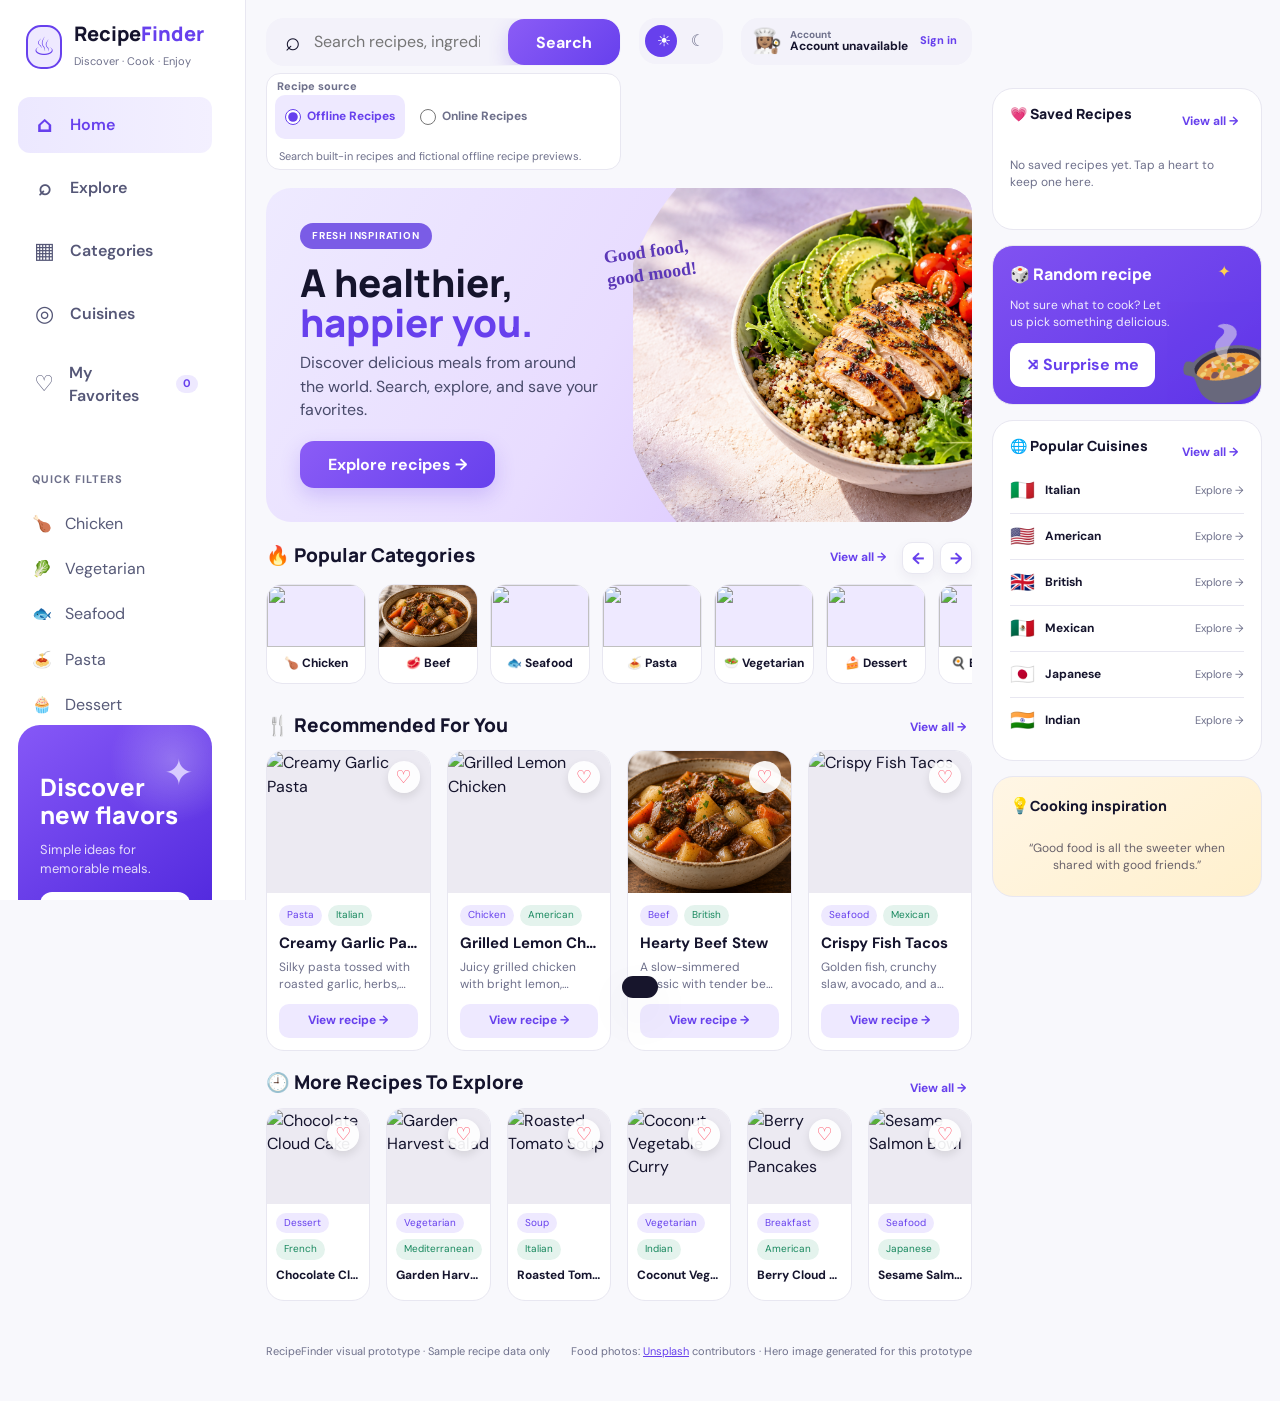
==== commit 2a20d9b6: "feat: integrate dashboard auth session and logout" ====
--- a/index.html
+++ b/index.html
@@ -63,7 +63,12 @@
           </div>
         </form>
         <button class="theme-toggle" id="theme-toggle" aria-label="Switch to dark mode" aria-pressed="false" title="Toggle theme"><span aria-hidden="true">☀</span><i aria-hidden="true"></i><span aria-hidden="true">☾</span></button>
-        <a class="guest" href="login.html" aria-label="Sign in to RecipeFinder"><span aria-hidden="true">👩🏽‍🍳</span><strong>Guest</strong><i aria-hidden="true">→</i></a>
+        <div class="dashboard-auth" data-dashboard-auth data-auth-state="loading" aria-busy="true">
+          <span class="dashboard-auth-avatar" aria-hidden="true">👩🏽‍🍳</span>
+          <span class="dashboard-auth-copy" data-auth-message role="status" aria-live="polite" aria-atomic="true"><small data-auth-label>Account</small><strong data-auth-identity>Checking account…</strong></span>
+          <a class="dashboard-auth-action" data-auth-sign-in href="login.html" hidden>Sign in</a>
+          <button class="dashboard-auth-action" data-auth-logout type="button" hidden>Logout</button>
+        </div>
       </header>
 
       <main id="main-content">
@@ -133,6 +138,8 @@
     </article>
   </div>
   <div class="toast" id="toast" role="status" aria-live="polite"></div>
+  <script src="https://cdn.jsdelivr.net/npm/@supabase/supabase-js@2.118.0/dist/umd/supabase.js" integrity="sha384-TcHRA3zBbn+Lexh5n+Oil4guNPOS3rjNDpGRAN46u/s/mB2IZ50ceC6TYDU2yvgK" crossorigin="anonymous" referrerpolicy="no-referrer"></script>
   <script type="module" src="app.js"></script>
+  <script type="module" src="js/dashboard-auth.js"></script>
 </body>
 </html>
--- a/styles.css
+++ b/styles.css
@@ -16,3 +16,7 @@
 .unavailable-favorite-card{border-style:dashed}.unavailable-favorite-art{display:grid;place-items:center;background:linear-gradient(145deg,var(--lav),var(--panel-soft));color:var(--purple);font-size:42px;font-weight:800}.unavailable-favorite-remove{background:var(--panel-soft);color:var(--purple)}.favorite-placeholder-icon{width:65px;height:47px;flex:0 0 65px;display:grid;place-items:center;border-radius:11px;background:linear-gradient(145deg,var(--lav),var(--panel-soft));color:var(--purple);font-size:22px}.unavailable-favorite-item{border:1px dashed var(--line);border-radius:12px;padding:7px}.unavailable-favorite-item small{color:var(--muted)}
 .search-source-panel{display:grid;grid-template-columns:minmax(0,1fr);row-gap:8px}.search-source-help{width:100%;margin-left:0;padding:2px 4px 0}
 @media(prefers-reduced-motion:reduce){*{scroll-behavior:auto!important;transition:none!important}.category-row{scroll-snap-type:none}}
+.dashboard-auth{min-height:46px;max-width:250px;display:flex;align-items:center;gap:8px;background:var(--panel-soft);border:1px solid transparent;border-radius:17px;padding:5px 10px;color:var(--text)}.dashboard-auth[aria-busy="true"]{opacity:.78}.dashboard-auth-avatar{flex:0 0 auto;font-size:24px}.dashboard-auth-copy{min-width:0;display:grid;line-height:1.15}.dashboard-auth-copy small{color:var(--muted);font-size:10px;font-weight:700}.dashboard-auth-copy strong{max-width:150px;overflow:hidden;text-overflow:ellipsis;white-space:nowrap;font-size:12px}.dashboard-auth-action{flex:0 0 auto;margin-left:auto;border:0;background:transparent;color:var(--purple);font-size:11px;font-weight:800;text-decoration:none;padding:7px 4px}.dashboard-auth-action:hover{text-decoration:underline}.dashboard-auth-action:focus-visible{outline:3px solid rgba(103,64,237,.35);outline-offset:2px;border-radius:7px}.dashboard-auth-action[hidden]{display:none}
+@media(max-width:980px){.dashboard-auth{flex:0 1 auto;max-width:205px}.dashboard-auth-copy strong{max-width:100px}}
+@media(max-width:680px){.dashboard-auth-copy small{display:none}.dashboard-auth-copy strong{max-width:78px}}
+@media(max-width:430px){.dashboard-auth{margin-left:auto}.dashboard-auth-copy strong{max-width:105px}}
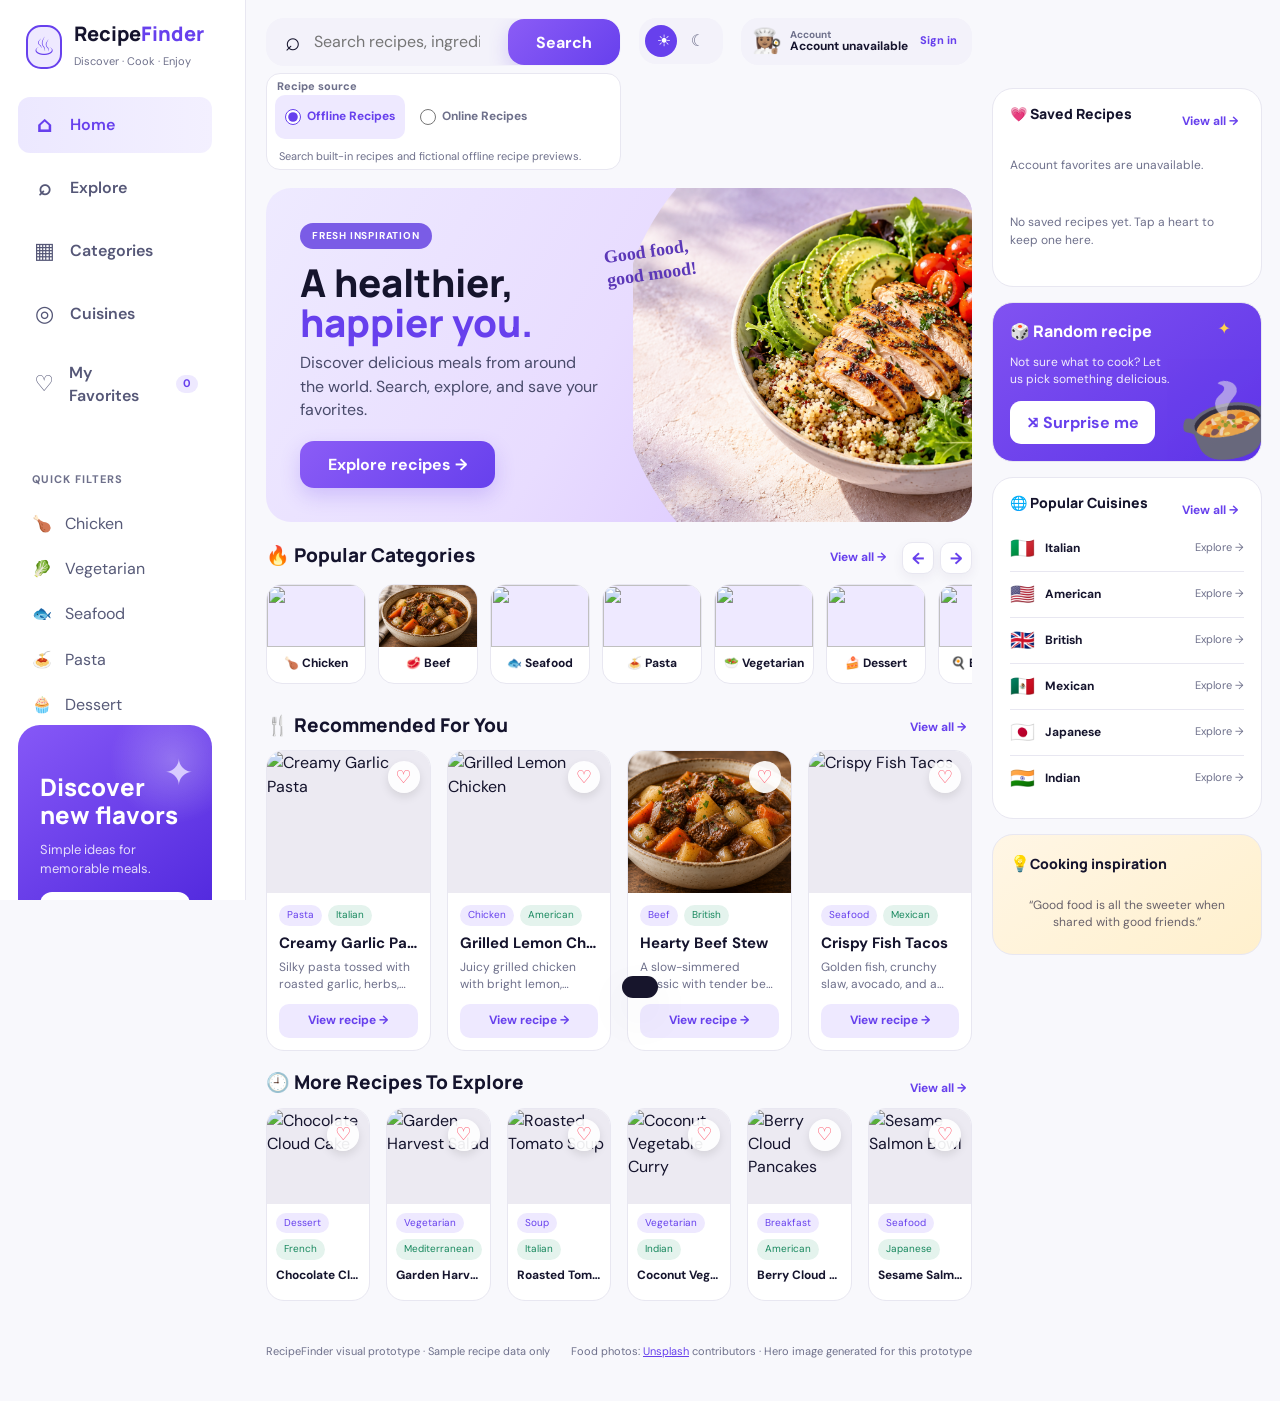
==== commit d89c02c4: "feat: integrate dashboard account favorites" ====
--- a/index.html
+++ b/index.html
@@ -117,6 +117,7 @@
     <aside class="rightbar" aria-label="Recipe highlights">
       <section class="side-card" id="favorites">
         <div class="side-heading"><h2>💗 Saved recipes</h2><button class="text-button" data-view-all="favorites">View all →</button></div>
+        <p id="favorites-status" class="empty-mini" role="status" aria-live="polite" aria-atomic="true">Loading account favorites.</p>
         <div id="favorite-list" class="favorite-list"></div>
       </section>
       <section class="random-card">
@@ -140,6 +141,5 @@
   <div class="toast" id="toast" role="status" aria-live="polite"></div>
   <script src="https://cdn.jsdelivr.net/npm/@supabase/supabase-js@2.118.0/dist/umd/supabase.js" integrity="sha384-TcHRA3zBbn+Lexh5n+Oil4guNPOS3rjNDpGRAN46u/s/mB2IZ50ceC6TYDU2yvgK" crossorigin="anonymous" referrerpolicy="no-referrer"></script>
   <script type="module" src="app.js"></script>
-  <script type="module" src="js/dashboard-auth.js"></script>
 </body>
 </html>
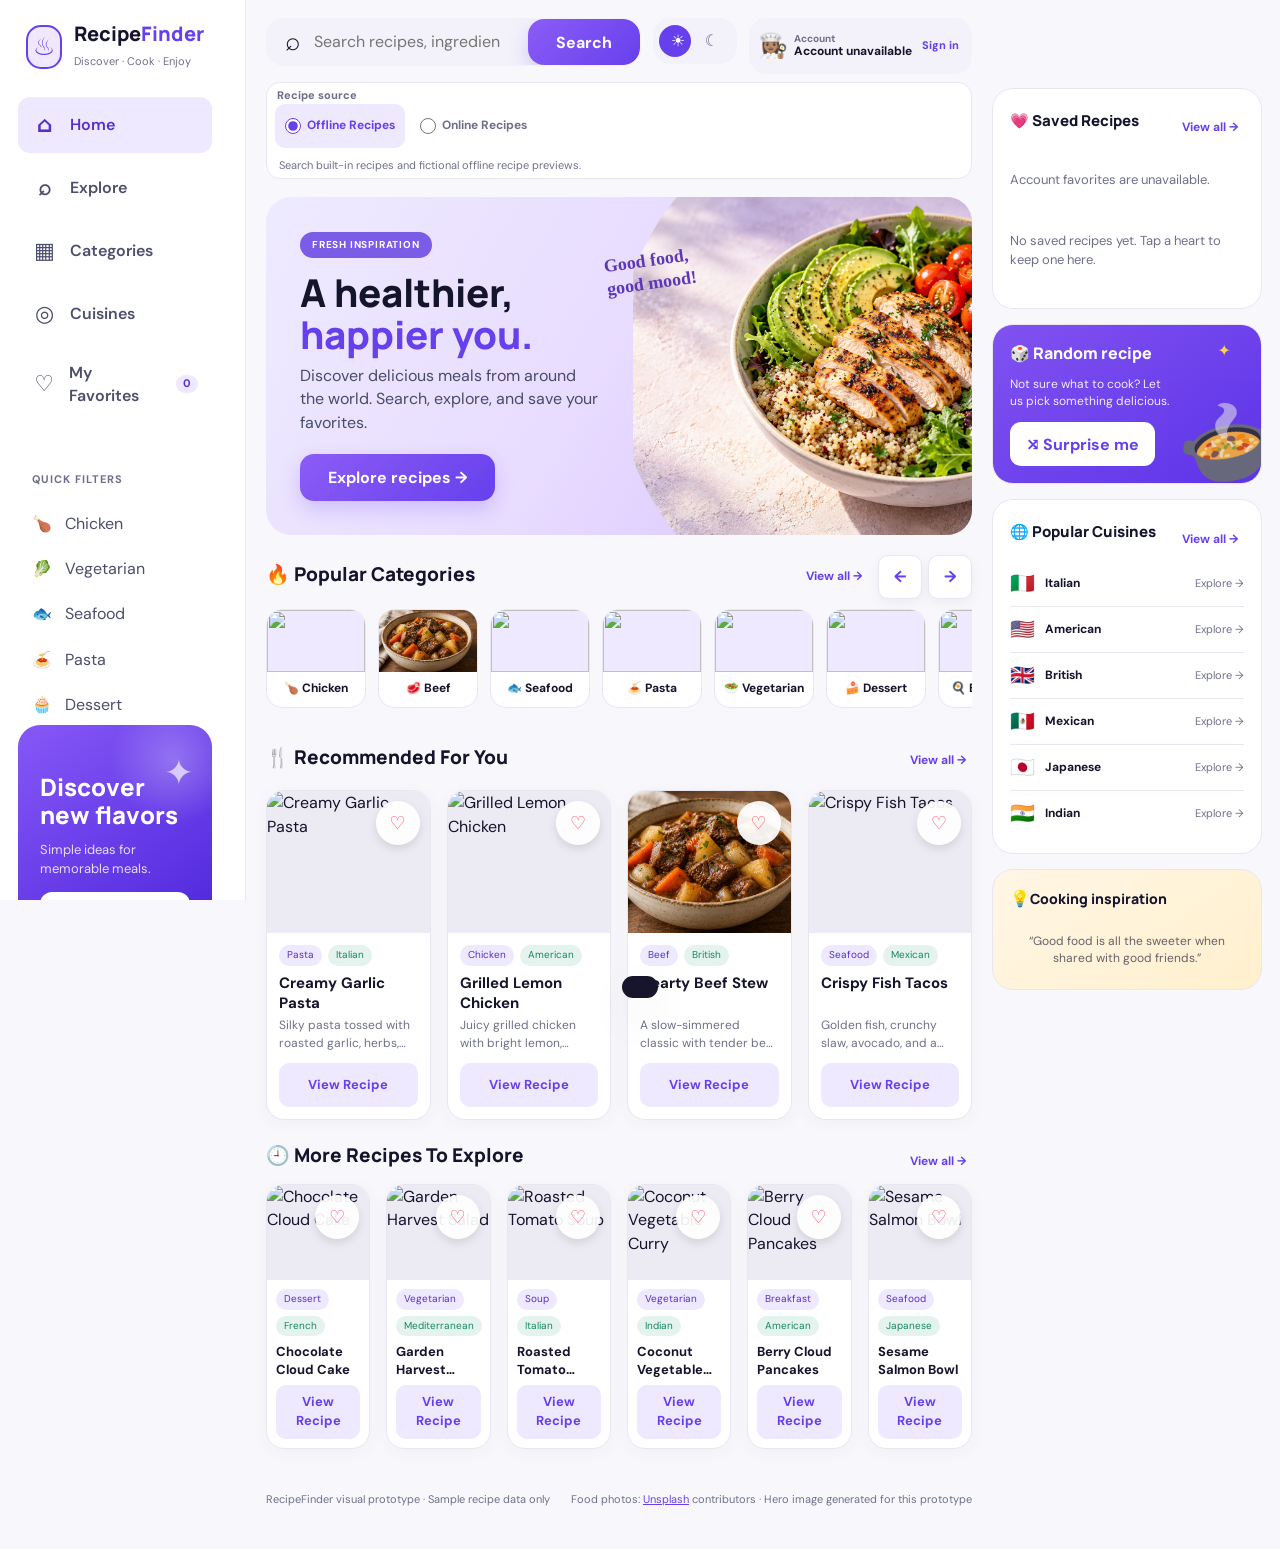
==== commit ca8ff810: "feat: modernize responsive user interface and accessibility" ====
--- a/index.html
+++ b/index.html
@@ -42,7 +42,6 @@
 
     <div class="page">
       <header class="topbar">
-        <button class="mobile-menu" id="menu-btn" aria-label="Open menu" aria-controls="sidebar" aria-expanded="false">☰</button>
         <form class="search-tools" id="search-form" role="search">
           <div class="search">
             <span aria-hidden="true">⌕</span>
@@ -50,24 +49,26 @@
             <input id="search-input" type="search" autocomplete="off" placeholder="Search recipes, ingredients, or cuisines…" aria-describedby="search-source-help">
             <button type="submit">Search</button>
           </div>
-          <div class="search-source-panel">
-            <fieldset class="search-source" id="search-source-selector" aria-describedby="search-source-help">
-              <legend>Recipe source</legend>
-              <label><input id="search-source-offline" type="radio" name="recipe-source" value="offline" checked><span>Offline Recipes</span></label>
-              <label><input id="search-source-online" type="radio" name="recipe-source" value="online" aria-describedby="online-search-disclosure"><span>Online Recipes</span></label>
-            </fieldset>
-            <div class="search-source-help" id="search-source-help" aria-live="polite">
-              <p id="offline-search-description">Search built-in recipes and fictional offline recipe previews.</p>
-              <p id="online-search-disclosure" hidden>Searching TheMealDB sends your search term to an external recipe service.</p>
-            </div>
-          </div>
         </form>
+        <button class="mobile-menu" id="menu-btn" aria-label="Open menu" aria-controls="sidebar" aria-expanded="false">☰</button>
         <button class="theme-toggle" id="theme-toggle" aria-label="Switch to dark mode" aria-pressed="false" title="Toggle theme"><span aria-hidden="true">☀</span><i aria-hidden="true"></i><span aria-hidden="true">☾</span></button>
         <div class="dashboard-auth" data-dashboard-auth data-auth-state="loading" aria-busy="true">
           <span class="dashboard-auth-avatar" aria-hidden="true">👩🏽‍🍳</span>
           <span class="dashboard-auth-copy" data-auth-message role="status" aria-live="polite" aria-atomic="true"><small data-auth-label>Account</small><strong data-auth-identity>Checking account…</strong></span>
           <a class="dashboard-auth-action" data-auth-sign-in href="login.html" hidden>Sign in</a>
+          <a class="dashboard-auth-action dashboard-admin-link" data-admin-dashboard-link hidden>Admin Dashboard</a>
           <button class="dashboard-auth-action" data-auth-logout type="button" hidden>Logout</button>
+        </div>
+        <div class="search-source-panel">
+          <fieldset class="search-source" id="search-source-selector" aria-describedby="search-source-help">
+            <legend>Recipe source</legend>
+            <label><input id="search-source-offline" type="radio" name="recipe-source" value="offline" checked><span>Offline Recipes</span></label>
+            <label><input id="search-source-online" type="radio" name="recipe-source" value="online" aria-describedby="online-search-disclosure"><span>Online Recipes</span></label>
+          </fieldset>
+          <div class="search-source-help" id="search-source-help" aria-live="polite">
+            <p id="offline-search-description">Search built-in recipes and fictional offline recipe previews.</p>
+            <p id="online-search-disclosure" hidden>Searching TheMealDB sends your search term to an external recipe service.</p>
+          </div>
         </div>
       </header>
 
--- a/styles.css
+++ b/styles.css
@@ -4,19 +4,132 @@
 *{box-sizing:border-box}html{scroll-behavior:smooth}body{margin:0;background:var(--bg);color:var(--text);font-family:'DM Sans',system-ui,sans-serif;line-height:1.45}button,input{font:inherit}button{cursor:pointer}.sr-only{position:absolute;width:1px;height:1px;padding:0;margin:-1px;overflow:hidden;clip:rect(0,0,0,0);white-space:nowrap;border:0}.skip-link{position:fixed;z-index:100;left:1rem;top:-4rem;background:var(--text);color:#fff;padding:.75rem 1rem;border-radius:10px}.skip-link:focus{top:1rem}.app-shell{min-height:100vh;display:grid;grid-template-columns:var(--sidebar) minmax(0,1fr) var(--rightbar);gap:0}.sidebar{position:sticky;top:0;height:100vh;height:100dvh;padding:24px 18px max(24px,env(safe-area-inset-bottom));background:var(--panel);border-right:1px solid var(--line);display:flex;flex-direction:column;z-index:20;overflow-x:hidden;overflow-y:auto;overscroll-behavior:contain;scrollbar-gutter:stable}.brand{display:flex;gap:12px;align-items:center;text-decoration:none;color:var(--text);padding:0 8px 27px}.brand-mark{width:44px;height:44px;border:2px solid var(--purple);color:var(--purple);border-radius:15px;display:grid;place-items:center;font-size:25px;background:var(--lav)}.brand strong{font:800 20px/1 'Manrope',sans-serif}.brand strong span{color:var(--purple)}.brand small{display:block;color:var(--muted);font-size:11px;margin-top:7px}.main-nav{display:grid;gap:7px}.nav-link{display:flex;align-items:center;gap:13px;color:#555777;text-decoration:none;padding:12px 14px;border-radius:12px;font-weight:600}.nav-link>span{font-size:22px;width:25px;text-align:center}.nav-link b{margin-left:auto;background:var(--lav);color:var(--purple);border-radius:99px;padding:1px 7px;font-size:11px}.nav-link:hover,.nav-link.active{color:var(--purple);background:linear-gradient(90deg,#ece8ff,#f3f0ff)}.sidebar-rule{height:1px;background:var(--line);margin:21px 12px}.quick-filters p{text-transform:uppercase;letter-spacing:.09em;font-size:11px;font-weight:700;color:var(--muted);padding:0 14px}.quick-filters{display:grid;gap:4px}.quick-filters button{display:flex;gap:13px;align-items:center;border:0;background:transparent;color:#575a78;border-radius:10px;padding:9px 14px;text-align:left}.quick-filters button:hover,.quick-filters button.active{background:var(--panel-soft);color:var(--purple)}.sidebar-promo{flex:0 0 auto;margin-top:auto;min-height:230px;padding:22px;border-radius:22px;color:#fff;background:radial-gradient(circle at 80% 15%,rgba(255,255,255,.25),transparent 25%),linear-gradient(145deg,#8658f7,#4a22da);position:relative;overflow:hidden}.sidebar-promo>span{position:absolute;right:18px;font-size:36px;color:#d8cbff}.sidebar-promo h2{font:800 24px/1.15 'Manrope';margin:26px 0 8px}.sidebar-promo p{font-size:13px;opacity:.82}.sidebar-promo button{border:0;border-radius:12px;padding:11px 14px;background:#fff;color:var(--purple);font-weight:700;width:100%}
 .page{min-width:0;padding:18px 20px 30px}.topbar{min-height:52px;display:flex;gap:18px;align-items:flex-start;margin-bottom:18px}.search-tools{flex:1;min-width:0;display:grid;gap:7px}.search{height:48px;border-radius:18px;background:var(--panel-soft);display:flex;align-items:center;overflow:hidden;border:1px solid transparent}.search:focus-within{border-color:#9b86ee;box-shadow:0 0 0 3px rgba(103,64,237,.12)}.search>span{font-size:26px;padding-left:18px}.search input{flex:1;min-width:0;border:0;outline:0;background:transparent;padding:0 13px;color:var(--text)}.search button,.primary{border:0;background:linear-gradient(135deg,var(--purple-2),var(--purple));color:#fff;font-weight:700;border-radius:14px;padding:12px 28px;box-shadow:0 8px 20px rgba(103,64,237,.22)}.search button{height:46px;border-radius:16px;min-width:110px}.search-source-panel{display:flex;align-items:center;gap:10px;min-width:0;padding:5px 8px;border:1px solid var(--line);border-radius:14px;background:var(--panel)}.search-source{display:flex;align-items:center;gap:5px;min-width:0;margin:0;padding:0;border:0}.search-source legend{font-size:11px;font-weight:800;color:var(--muted);margin-right:4px}.search-source label{min-height:44px;display:flex;align-items:center;gap:6px;padding:7px 10px;border-radius:10px;color:var(--muted);font-size:12px;font-weight:700;cursor:pointer}.search-source label:has(input:checked){background:var(--lav);color:var(--purple)}.search-source input{width:16px;height:16px;margin:0;accent-color:var(--purple)}.search-source label:has(input:focus-visible){outline:3px solid rgba(103,64,237,.35);outline-offset:2px}.search-source-help{min-width:0;margin-left:auto}.search-source-help p{margin:0;color:var(--muted);font-size:11px;line-height:1.35}.theme-toggle{flex:0 0 84px;width:84px;height:46px;border:0;border-radius:17px;background:var(--panel-soft);display:flex;align-items:center;justify-content:space-around;color:var(--muted);position:relative;padding:0 8px}.theme-toggle i{width:32px;height:32px;border-radius:50%;background:var(--purple);position:absolute;left:6px;transition:transform .25s}.theme-toggle span{z-index:1;width:28px;text-align:center}.theme-toggle span:first-child{color:#fff}.theme-toggle span:last-child{color:var(--muted)}.theme-toggle:focus-visible{outline:3px solid rgba(103,64,237,.35);outline-offset:3px}.guest{height:46px;display:flex;align-items:center;gap:8px;background:var(--panel-soft);border-radius:17px;padding:5px 12px;font-size:13px;color:var(--text);text-decoration:none;border:1px solid transparent}.guest span{font-size:24px}.guest i{font-style:normal;color:var(--purple);font-weight:800;transition:transform .2s}.guest:hover{border-color:var(--line);background:var(--lav)}.guest:hover i{transform:translateX(2px)}.guest:focus-visible{outline:3px solid rgba(103,64,237,.35);outline-offset:3px}.mobile-menu{display:none;border:0;background:var(--panel-soft);color:var(--text);border-radius:12px;width:45px;height:45px;font-size:22px}
 .hero{min-height:286px;border-radius:25px;overflow:hidden;background:linear-gradient(120deg,#eeeaff 0%,#e8dcff 48%,#d4bbff 100%);display:grid;grid-template-columns:52% 48%;position:relative}.hero-copy{padding:34px;z-index:2}.eyebrow{display:inline-block;font-size:10px;font-weight:700;letter-spacing:.08em;background:#7a5ce6;color:#fff;padding:6px 12px;border-radius:99px}.hero h1{font:800 clamp(32px,3vw,45px)/1.03 'Manrope';margin:14px 0 9px}.hero h1 em{font-style:normal;color:var(--purple)}.hero-copy>p{margin:0 0 20px;color:#494b6b;max-width:475px}.hero-actions{display:flex;gap:11px;flex-wrap:wrap}.secondary{border:0;background:rgba(255,255,255,.72);color:var(--text);font-weight:700;border-radius:14px;padding:12px 20px}.hero-image{background:url('assets/hero-bowl.png') center/cover no-repeat;clip-path:ellipse(77% 78% at 72% 50%)}.hero-note{position:absolute;top:52px;left:48%;z-index:3;color:#5c38b8;font:700 18px/1.25 cursive;transform:rotate(-8deg)}
-.content-section{min-width:0;padding-top:20px}.section-heading,.side-heading{display:flex;align-items:center;justify-content:space-between;gap:12px}.section-heading h2,.side-heading h2{font:800 19px/1.2 'Manrope';margin:0 0 14px;text-transform:capitalize}.text-button{border:0;background:transparent;color:var(--purple);font-weight:700;font-size:12px;white-space:nowrap}.text-button:disabled{color:var(--muted);cursor:default}.category-actions{display:flex;align-items:center;gap:8px;margin-bottom:8px}.category-actions .text-button{margin-right:2px}.category-nav{display:flex;gap:6px}.carousel-arrow{width:32px;height:32px;border:1px solid var(--line);border-radius:10px;background:var(--panel);color:var(--purple);display:grid;place-items:center;font-weight:800;box-shadow:0 4px 12px rgba(43,36,84,.06)}.carousel-arrow:hover:not(:disabled){background:var(--lav)}.carousel-arrow:focus-visible,.category-row:focus-visible{outline:3px solid rgba(103,64,237,.3);outline-offset:2px}.carousel-arrow:disabled{cursor:not-allowed;color:var(--muted);opacity:.38;box-shadow:none}.category-row{display:flex;gap:12px;max-width:100%;min-width:0;overflow-x:auto;overflow-y:hidden;padding:2px 2px 10px;scroll-snap-type:x proximity;scroll-behavior:smooth;scrollbar-width:thin;scrollbar-color:var(--purple) transparent;overscroll-behavior-inline:contain;touch-action:pan-x pan-y}.category-row::-webkit-scrollbar{height:6px}.category-row::-webkit-scrollbar-thumb{background:var(--purple);border-radius:99px}.category-row.show-all{flex-wrap:wrap;overflow:visible;scroll-snap-type:none}.categories-expanded .category-nav{display:none}.category{flex:0 0 clamp(100px,12.5%,118px);scroll-snap-align:start;border:1px solid var(--line);background:var(--panel);border-radius:16px;overflow:hidden;padding:0 0 10px;color:var(--text);font-size:12px;font-weight:700;transition:.2s}.category:hover{transform:translateY(-3px);box-shadow:var(--shadow);border-color:#cfc2fb}.category.active{outline:2px solid var(--purple)}.category img{width:100%;height:62px;display:block;object-fit:cover;margin-bottom:8px;background:var(--lav)}.recipe-grid{display:grid;grid-template-columns:repeat(4,minmax(0,1fr));gap:16px}.recipe-card{min-width:0;background:var(--panel);border:1px solid var(--line);border-radius:18px;overflow:hidden;position:relative;display:flex;flex-direction:column;transition:.22s}.recipe-card:hover{transform:translateY(-4px);box-shadow:var(--shadow)}.card-image{height:142px;width:100%;object-fit:cover;background:#eceaf2}.heart{position:absolute;right:10px;top:10px;width:32px;height:32px;border-radius:50%;border:0;background:rgba(255,255,255,.92);color:#ff4e65;font-size:18px;display:grid;place-items:center;box-shadow:0 4px 10px rgba(0,0,0,.1)}.heart.saved{background:#ff4e65;color:#fff}.card-body{padding:12px;display:flex;flex-direction:column;flex:1}.tags{display:flex;gap:6px;flex-wrap:wrap}.tag{font-size:10px;border-radius:99px;background:#eee9ff;color:var(--purple);padding:3px 8px}.tag.alt{background:#e4f3ed;color:#17885e}.card-body h3{font-size:15px;margin:7px 0 4px;white-space:nowrap;overflow:hidden;text-overflow:ellipsis}.card-body p{font-size:12px;color:var(--muted);margin:0 0 11px;display:-webkit-box;-webkit-line-clamp:2;-webkit-box-orient:vertical;overflow:hidden}.view-btn{margin-top:auto;border:0;background:var(--lav);color:var(--purple);font-weight:700;border-radius:10px;padding:8px;width:100%;font-size:12px}.compact-grid{grid-template-columns:repeat(6,minmax(0,1fr))}.compact-grid .card-image{height:95px}.compact-grid .card-body{padding:9px}.compact-grid .card-body p,.compact-grid .view-btn{display:none}.compact-grid .card-body h3{font-size:12px;margin-bottom:7px}.empty-state{text-align:center;padding:50px;background:var(--panel);border-radius:18px;border:1px dashed #cfcbe2}.empty-state span{font-size:45px}.empty-state h3{margin:8px 0}.empty-state p{color:var(--muted)}footer{display:flex;justify-content:space-between;gap:15px;color:var(--muted);font-size:11px;padding-top:32px}footer a{color:var(--purple)}
+.content-section{min-width:0;padding-top:20px}.section-heading,.side-heading{display:flex;align-items:center;justify-content:space-between;gap:12px}.section-heading h2,.side-heading h2{font:800 19px/1.2 'Manrope';margin:0 0 14px;text-transform:capitalize}.text-button{border:0;background:transparent;color:var(--purple);font-weight:700;font-size:12px;white-space:nowrap}.text-button:disabled{color:var(--muted);cursor:default}.category-actions{display:flex;align-items:center;gap:8px;margin-bottom:8px}.category-actions .text-button{margin-right:2px}.category-nav{display:flex;gap:6px}.carousel-arrow{width:32px;height:32px;border:1px solid var(--line);border-radius:10px;background:var(--panel);color:var(--purple);display:grid;place-items:center;font-weight:800;box-shadow:0 4px 12px rgba(43,36,84,.06)}.carousel-arrow:hover:not(:disabled){background:var(--lav)}.carousel-arrow:focus-visible,.category-row:focus-visible{outline:3px solid rgba(103,64,237,.3);outline-offset:2px}.carousel-arrow:disabled{cursor:not-allowed;color:var(--muted);opacity:.38;box-shadow:none}.category-row{display:flex;gap:12px;max-width:100%;min-width:0;overflow-x:auto;overflow-y:hidden;padding:2px 2px 10px;scroll-snap-type:x proximity;scroll-behavior:smooth;scrollbar-width:thin;scrollbar-color:var(--purple) transparent;overscroll-behavior-inline:contain;touch-action:pan-x pan-y}.category-row::-webkit-scrollbar{height:6px}.category-row::-webkit-scrollbar-thumb{background:var(--purple);border-radius:99px}.category-row.show-all{flex-wrap:wrap;overflow:visible;scroll-snap-type:none}.categories-expanded .category-nav{display:none}.category{flex:0 0 clamp(100px,12.5%,118px);scroll-snap-align:start;border:1px solid var(--line);background:var(--panel);border-radius:16px;overflow:hidden;padding:0 0 10px;color:var(--text);font-size:12px;font-weight:700;transition:.2s}.category:hover{transform:translateY(-3px);box-shadow:var(--shadow);border-color:#cfc2fb}.category.active{outline:2px solid var(--purple)}.category img{width:100%;height:62px;display:block;object-fit:cover;margin-bottom:8px;background:var(--lav)}.recipe-grid{display:grid;grid-template-columns:repeat(4,minmax(0,1fr));gap:16px}.recipe-card{min-width:0;background:var(--panel);border:1px solid var(--line);border-radius:18px;overflow:hidden;position:relative;display:flex;flex-direction:column;transition:.22s}.recipe-card:hover{transform:translateY(-4px);box-shadow:var(--shadow)}.card-image{height:142px;width:100%;object-fit:cover;background:#eceaf2}.heart{position:absolute;right:10px;top:10px;width:32px;height:32px;border-radius:50%;border:0;background:rgba(255,255,255,.92);color:#ff4e65;font-size:18px;display:grid;place-items:center;box-shadow:0 4px 10px rgba(0,0,0,.1)}.heart.saved{background:#ff4e65;color:#fff}.card-body{padding:12px;display:flex;flex-direction:column;flex:1}.tags{display:flex;gap:6px;flex-wrap:wrap}.tag{font-size:10px;border-radius:99px;background:#eee9ff;color:var(--purple);padding:3px 8px}.tag.alt{background:#e4f3ed;color:#17885e}.card-body h3{font-size:15px;margin:7px 0 4px;white-space:nowrap;overflow:hidden;text-overflow:ellipsis}.card-body p{font-size:12px;color:var(--muted);margin:0 0 11px;display:-webkit-box;-webkit-line-clamp:2;-webkit-box-orient:vertical;overflow:hidden}.view-btn{margin-top:auto;border:0;background:var(--lav);color:var(--purple);font-weight:700;border-radius:10px;padding:8px;width:100%;font-size:12px}.compact-grid{grid-template-columns:repeat(6,minmax(0,1fr))}.compact-grid .card-image{height:95px}.compact-grid .card-body{padding:9px}.compact-grid .card-body p{display:none}.compact-grid .card-body h3{font-size:12px;margin-bottom:7px}.empty-state{text-align:center;padding:50px;background:var(--panel);border-radius:18px;border:1px dashed #cfcbe2}.empty-state span{font-size:45px}.empty-state h3{margin:8px 0}.empty-state p{color:var(--muted)}footer{display:flex;justify-content:space-between;gap:15px;color:var(--muted);font-size:11px;padding-top:32px}footer a{color:var(--purple)}
  .recipe-view-actions{display:flex;align-items:center;flex-wrap:wrap;gap:10px;margin-bottom:8px}.back-button{border:1px solid var(--line);background:var(--panel);color:var(--purple);border-radius:10px;padding:8px 12px;font-weight:700;font-size:12px;white-space:nowrap}.back-button:hover{background:var(--lav)}.back-button:focus-visible{outline:3px solid rgba(103,64,237,.3);outline-offset:2px}.discover-more-button[aria-disabled="true"]{color:var(--muted);background:var(--panel-soft);cursor:default}.rightbar{padding:88px 18px 25px 0;display:flex;flex-direction:column;gap:15px}.side-card,.random-card,.quote-card{background:var(--panel);border:1px solid var(--line);border-radius:21px;padding:17px}.side-heading h2{font-size:14px}.favorite-list{display:grid;gap:11px}.favorite-item{display:flex;align-items:center;gap:10px}.favorite-item img{width:65px;height:47px;object-fit:cover;border-radius:11px}.favorite-item div{min-width:0;flex:1}.favorite-item strong{display:block;font-size:12px;white-space:nowrap;overflow:hidden;text-overflow:ellipsis}.favorite-item small{font-size:10px;color:var(--purple)}.mini-remove{border:0;background:none;color:var(--muted);font-size:17px}.empty-mini{font-size:12px;color:var(--muted);padding:8px 0}.random-card{color:#fff;background:linear-gradient(145deg,#8152f1,#5d34e8);position:relative;overflow:hidden}.random-card:after{content:'🍲';position:absolute;font-size:80px;right:-16px;bottom:-18px;transform:rotate(-12deg);opacity:.9}.random-card h2{font:800 16px 'Manrope';margin:0}.random-card p{font-size:12px;width:70%;opacity:.9}.random-card button{position:relative;z-index:2;border:0;background:#fff;color:var(--purple);border-radius:11px;padding:10px 16px;font-weight:700}.sparkle{position:absolute;right:30px;top:14px;color:#ffd24d}.cuisine-list{display:grid}.cuisine{display:flex;align-items:center;gap:10px;padding:8px 0;border-bottom:1px solid var(--line);border-top:0;border-left:0;border-right:0;background:transparent;color:var(--text);text-align:left}.cuisine:hover,.cuisine.active{background:var(--lav);color:var(--purple);border-radius:9px;padding-left:7px;padding-right:7px}.cuisine:last-child{border:0}.cuisine span{font-size:20px}.cuisine strong{font-size:12px;flex:1}.cuisine i{font-style:normal;color:var(--muted);font-size:11px}.quote-card{background:linear-gradient(145deg,#fff6e5,#fff0cd)}.quote-card h2{display:inline;font:800 14px 'Manrope'}.quote-card blockquote{font-size:12px;color:#68616a;margin:22px 5px 5px;text-align:center}.modal{position:fixed;inset:0;z-index:80;display:grid;place-items:center;padding:20px}.modal[hidden]{display:none}.modal-backdrop{position:absolute;inset:0;background:rgba(10,8,25,.63);backdrop-filter:blur(5px)}.modal-panel{position:relative;background:var(--panel);width:min(760px,100%);max-height:90vh;overflow:auto;border-radius:24px;box-shadow:0 30px 80px rgba(0,0,0,.3)}.modal-close{position:absolute;z-index:3;right:15px;top:15px;width:38px;height:38px;border-radius:50%;border:0;background:rgba(255,255,255,.94);font-size:25px}.modal-hero{height:265px;width:100%;object-fit:cover}.modal-copy{padding:25px 30px 30px}.modal-copy h2{font:800 28px 'Manrope';margin:8px 0}.modal-copy>p{color:var(--muted)}.detail-columns{display:grid;grid-template-columns:1fr 1.2fr;gap:28px;margin-top:22px}.detail-columns h3{font-size:16px}.ingredients{list-style:none;padding:0;margin:0}.ingredients li{display:flex;justify-content:space-between;border-bottom:1px solid var(--line);padding:7px 0;font-size:13px}.instructions{white-space:pre-line;font-size:13px;color:var(--muted)}.tutorial-link{display:inline-block;margin-top:14px;color:#fff;background:var(--purple);padding:10px 14px;border-radius:10px;text-decoration:none;font-weight:700;font-size:12px}.toast{position:fixed;z-index:100;bottom:22px;left:50%;transform:translate(-50%,120px);background:#17152c;color:#fff;border-radius:12px;padding:11px 18px;box-shadow:var(--shadow);transition:.25s}.toast.show{transform:translate(-50%,0)}
 body.dark{--bg:#14131d;--panel:#1d1b29;--panel-soft:#272433;--text:#f5f3ff;--muted:#aaa5bc;--line:#353143;--lav:#30264e;--shadow:0 18px 45px rgba(0,0,0,.25)}body.dark .theme-toggle i{transform:translateX(40px)}body.dark .theme-toggle span:first-child{color:var(--muted)}body.dark .theme-toggle span:last-child{color:#fff}body.dark .hero{background:linear-gradient(120deg,#2f2850,#3c2b61,#5b388b)}body.dark .hero-copy>p{color:#d1cce4}body.dark .quote-card{background:linear-gradient(145deg,#3b3021,#322619)}body.dark .quote-card blockquote{color:#d8cbbb}
 @media(max-width:1250px){:root{--sidebar:215px;--rightbar:255px}.recipe-grid{grid-template-columns:repeat(2,1fr)}.compact-grid{grid-template-columns:repeat(3,1fr)}.hero-note{display:none}}
 @media(max-width:980px){.app-shell{grid-template-columns:1fr}.sidebar{position:fixed;left:0;transform:translateX(-105%);width:260px;transition:.25s;box-shadow:20px 0 50px rgba(0,0,0,.18)}.sidebar.open{transform:translateX(0)}.mobile-menu{display:block}.rightbar{padding:15px 20px 30px;display:grid;grid-template-columns:1fr 1fr}.page{padding:14px 20px}.topbar{position:sticky;top:0;z-index:15;background:var(--bg);padding:8px 0;min-height:68px;margin-bottom:8px}.search-source-panel{align-items:flex-start;flex-direction:column}.search-source-help{margin-left:0}.guest{flex:0 0 46px;width:46px;justify-content:center;padding:5px}.guest strong,.guest i{display:none}.hero{min-height:300px}}
 @media(max-width:680px){.page{padding:10px 14px}.topbar{gap:8px}.search button{min-width:auto;padding:0 16px}.section-heading{align-items:flex-start}#categories .section-heading,#recommended .section-heading{flex-wrap:wrap}.category-actions,.recipe-view-actions{gap:5px;margin-left:auto}.carousel-arrow{width:30px;height:30px}.category{flex-basis:100px}.category-row.show-all .category{flex:1 1 96px}.hero{grid-template-columns:1fr;min-height:510px}.hero-copy{padding:28px 23px}.hero-image{position:absolute;bottom:0;width:100%;height:245px;clip-path:ellipse(75% 68% at 62% 58%)}.recipe-grid,.compact-grid{grid-template-columns:1fr 1fr;gap:11px}.card-image{height:120px}.compact-grid .card-image{height:100px}.rightbar{grid-template-columns:1fr;padding:10px 14px 25px}.detail-columns{grid-template-columns:1fr}.modal-copy{padding:20px}.modal-hero{height:220px}footer{flex-direction:column}.hero h1{font-size:34px}}
 @media(max-width:680px){.search-source{align-items:flex-start;flex-wrap:wrap}.search-source legend{flex-basis:100%}}
-@media(max-width:430px){.topbar{flex-wrap:wrap}.search-tools{order:3;flex-basis:100%}.search>span{display:none}.search input{padding-left:12px}.search button{display:block;min-width:70px;padding:0 12px}.search-source-panel{padding:7px}.search-source{width:100%}.search-source label{flex:1;justify-content:center;padding:7px 6px}.recipe-grid,.compact-grid{grid-template-columns:1fr}.card-image,.compact-grid .card-image{height:180px}.compact-grid .card-body p,.compact-grid .view-btn{display:block}.compact-grid .card-body h3{font-size:15px}.hero-actions .primary,.hero-actions .secondary{padding:11px 14px}}
+@media(max-width:430px){.topbar{flex-wrap:wrap}.search-tools{flex-basis:100%}.search>span{display:none}.search input{padding-left:12px}.search button{display:block;min-width:70px;padding:0 12px}.search-source-panel{padding:7px}.search-source{width:100%}.search-source label{flex:1;justify-content:center;padding:7px 6px}.recipe-grid,.compact-grid{grid-template-columns:1fr}.card-image,.compact-grid .card-image{height:180px}.compact-grid .card-body p,.compact-grid .view-btn{display:block}.compact-grid .card-body h3{font-size:15px}.hero-actions .primary,.hero-actions .secondary{padding:11px 14px}}
 .external-status{display:flex;align-items:center;flex-wrap:wrap;gap:9px;margin:0 0 14px;padding:10px 13px;border:1px solid #d9d0fa;border-radius:12px;background:var(--lav);color:var(--text);font-size:12px}.external-status[hidden]{display:none}.external-status>span{color:var(--purple);font-size:17px}.external-status p{margin:0;flex:1 1 220px}.external-status a{color:var(--purple);font-weight:700}.recipe-source{display:inline-flex;align-self:flex-start;margin-bottom:7px;border-radius:99px;padding:3px 8px;background:#fff1c9;color:#8b5a00;font-size:10px;font-weight:800}.external-preview{border-color:#d9d0fa}.external-preview .card-image{background:linear-gradient(145deg,#eee9ff,#fff1d8)}.view-btn:disabled{cursor:not-allowed;color:var(--muted);background:var(--panel-soft)}
 .unavailable-favorite-card{border-style:dashed}.unavailable-favorite-art{display:grid;place-items:center;background:linear-gradient(145deg,var(--lav),var(--panel-soft));color:var(--purple);font-size:42px;font-weight:800}.unavailable-favorite-remove{background:var(--panel-soft);color:var(--purple)}.favorite-placeholder-icon{width:65px;height:47px;flex:0 0 65px;display:grid;place-items:center;border-radius:11px;background:linear-gradient(145deg,var(--lav),var(--panel-soft));color:var(--purple);font-size:22px}.unavailable-favorite-item{border:1px dashed var(--line);border-radius:12px;padding:7px}.unavailable-favorite-item small{color:var(--muted)}
 .search-source-panel{display:grid;grid-template-columns:minmax(0,1fr);row-gap:8px}.search-source-help{width:100%;margin-left:0;padding:2px 4px 0}
 @media(prefers-reduced-motion:reduce){*{scroll-behavior:auto!important;transition:none!important}.category-row{scroll-snap-type:none}}
 .dashboard-auth{min-height:46px;max-width:250px;display:flex;align-items:center;gap:8px;background:var(--panel-soft);border:1px solid transparent;border-radius:17px;padding:5px 10px;color:var(--text)}.dashboard-auth[aria-busy="true"]{opacity:.78}.dashboard-auth-avatar{flex:0 0 auto;font-size:24px}.dashboard-auth-copy{min-width:0;display:grid;line-height:1.15}.dashboard-auth-copy small{color:var(--muted);font-size:10px;font-weight:700}.dashboard-auth-copy strong{max-width:150px;overflow:hidden;text-overflow:ellipsis;white-space:nowrap;font-size:12px}.dashboard-auth-action{flex:0 0 auto;margin-left:auto;border:0;background:transparent;color:var(--purple);font-size:11px;font-weight:800;text-decoration:none;padding:7px 4px}.dashboard-auth-action:hover{text-decoration:underline}.dashboard-auth-action:focus-visible{outline:3px solid rgba(103,64,237,.35);outline-offset:2px;border-radius:7px}.dashboard-auth-action[hidden]{display:none}
+.dashboard-auth:has(.dashboard-admin-link:not([hidden])){max-width:none;flex-wrap:wrap;justify-content:flex-end}.dashboard-admin-link{min-height:44px;display:inline-flex;align-items:center;white-space:nowrap}
 @media(max-width:980px){.dashboard-auth{flex:0 1 auto;max-width:205px}.dashboard-auth-copy strong{max-width:100px}}
 @media(max-width:680px){.dashboard-auth-copy small{display:none}.dashboard-auth-copy strong{max-width:78px}}
 @media(max-width:430px){.dashboard-auth{margin-left:auto}.dashboard-auth-copy strong{max-width:105px}}
+@media(max-width:680px){
+  .topbar{flex-wrap:wrap}
+  .theme-toggle{margin-left:auto}
+  .search-tools{flex:0 0 100%;min-width:0}
+  .dashboard-auth{flex:0 0 100%;max-width:none;margin-left:0;display:grid;grid-template-columns:24px minmax(0,1fr) auto;gap:4px 8px}
+  .dashboard-auth-avatar{grid-column:1;grid-row:1}
+  .dashboard-auth-copy{grid-column:2 / -1;grid-row:1}
+  .dashboard-auth-copy strong{max-width:100%}
+  .dashboard-auth-action{margin-left:0}
+  .dashboard-auth [data-auth-sign-in]{grid-column:3;grid-row:1;min-height:44px;display:inline-flex;align-items:center}
+  .dashboard-auth:has([data-auth-sign-in]:not([hidden])) .dashboard-auth-copy{grid-column:2}
+  .dashboard-auth .dashboard-admin-link{grid-column:1 / 3;grid-row:2;justify-self:start}
+  .dashboard-auth [data-auth-logout]{grid-column:3;grid-row:2;min-height:44px;display:inline-flex;align-items:center;justify-self:end}
+  .dashboard-auth-action[hidden]{display:none}
+}
+@media(min-width:681px) and (max-width:1399px){
+  .topbar{flex-wrap:wrap}
+  .theme-toggle{margin-left:auto}
+  .dashboard-auth{min-width:0}
+  .search-tools{flex:0 0 100%;min-width:0}
+}
+
+/* Shared user-facing surfaces and accessible controls. */
+:root{
+  --accent-text:#5730c9;
+  --accent-surface:#eee9ff;
+  --accent-border:#d8cbff;
+  --focus-ring:#6740ed;
+}
+body.dark{
+  --accent-text:#d8c8ff;
+  --accent-surface:#33294f;
+  --accent-border:#574878;
+  --focus-ring:#c9afff;
+}
+.nav-link:hover,.nav-link.active{background:var(--accent-surface);color:var(--accent-text)}
+.tag{background:var(--accent-surface);color:var(--accent-text)}
+body.dark .tag.alt{background:#244438;color:#b9f2d4}
+.recipe-card{box-shadow:0 4px 18px rgba(43,36,84,.04)}
+.recipe-card:focus-within{border-color:var(--accent-border);box-shadow:0 0 0 2px var(--accent-border)}
+.card-body h3{white-space:normal;display:-webkit-box;-webkit-line-clamp:2;-webkit-box-orient:vertical;line-height:1.35;min-height:2.7em}
+.compact-grid .card-body h3{font-size:13px}
+.hero h1{line-height:1.08}
+.hero-actions .primary,.hero-actions .secondary,.view-btn,.random-card button,.text-button,.mini-remove,.heart,.carousel-arrow,.modal-close{min-height:44px}
+.heart,.carousel-arrow,.modal-close{min-width:44px}
+.mini-remove{min-width:44px;border-radius:10px}
+.view-btn{font-size:13px}
+.recipe-card .view-btn{text-align:center}
+.compact-grid .view-btn{display:block}
+.category,.cuisine{min-height:44px}
+.side-heading h2{font-size:15px}
+.favorite-item strong,.empty-mini{font-size:13px}
+.empty-state{padding:clamp(28px,5vw,50px);border-color:var(--accent-border)}
+.modal-copy{line-height:1.6}
+.instructions{line-height:1.65}
+.external-status{border-color:var(--accent-border)}
+body.dark .text-button,body.dark .view-btn,body.dark .carousel-arrow,body.dark .dashboard-auth-action,body.dark .cuisine.active{color:var(--accent-text)}
+:is(button,a,input,.category-row):focus-visible{outline:3px solid var(--focus-ring);outline-offset:3px}
+.search:focus-within{border-color:var(--focus-ring);box-shadow:0 0 0 3px var(--accent-border)}
+.search input:focus-visible{outline:none}
+.search button:focus-visible{outline:3px solid var(--focus-ring);outline-offset:-4px}
+@media(prefers-reduced-motion:reduce){.recipe-card:hover,.category:hover{transform:none}}
+
+/* The source selector is a separate row, so the search and account fit together. */
+.topbar{display:grid;grid-template-columns:minmax(0,1fr) 84px auto;column-gap:12px;row-gap:8px;align-items:start}
+.search-tools{grid-column:1;grid-row:1;min-width:0;display:block}
+.theme-toggle{grid-column:2;grid-row:1;margin-left:0}
+.dashboard-auth{grid-column:3;grid-row:1;min-width:0;max-width:330px;gap:6px;padding-inline:8px}
+.dashboard-auth:has(.dashboard-admin-link:not([hidden])){max-width:330px;flex-wrap:nowrap;justify-content:flex-start}
+.dashboard-auth-copy{flex:0 1 auto;min-width:0}
+.dashboard-auth-copy strong,.dashboard-auth:has(.dashboard-admin-link:not([hidden])) .dashboard-auth-copy strong{max-width:100%}
+.dashboard-auth-action{min-height:44px;display:inline-flex;align-items:center}
+.dashboard-auth-action[hidden]{display:none}
+.search-source-panel{grid-column:1 / -1;grid-row:2;width:100%;min-width:0}
+
+/* Fixed sidebar and highlights widths must not force their grid contents outward. */
+.app-shell,.page,.rightbar,.side-card,.random-card,.quote-card,.content-section,.recipe-grid{min-width:0}
+.section-heading h2{min-width:0;overflow-wrap:anywhere}
+@media(max-width:980px){.rightbar{grid-template-columns:repeat(2,minmax(0,1fr))}}
+@media(max-width:680px){.rightbar{grid-template-columns:minmax(0,1fr)}}
+
+/* Dark navigation keeps readable labels on both idle and selected surfaces. */
+:root{--sidebar-link:#4c4e6d}
+body.dark{--sidebar-link:#d5cfee}
+.sidebar .nav-link,.sidebar .quick-filters button{color:var(--sidebar-link)}
+.sidebar .nav-link:hover,.sidebar .nav-link.active,.sidebar .quick-filters button:hover,.sidebar .quick-filters button.active{color:var(--accent-text);background:var(--accent-surface)}
+.sidebar .nav-link b{color:var(--accent-text);background:var(--accent-surface)}
+
+@media(min-width:981px) and (max-width:1199px){
+  .topbar{grid-template-columns:minmax(0,1fr) 84px minmax(0,330px)}
+  .search-tools{grid-column:1 / -1;grid-row:1}
+  .theme-toggle{grid-column:2;grid-row:2}
+  .dashboard-auth{grid-column:3;grid-row:2}
+  .search-source-panel{grid-row:3}
+}
+@media(min-width:681px) and (max-width:980px){
+  .topbar{grid-template-columns:45px 84px minmax(0,330px);justify-content:space-between}
+  .search-tools{grid-column:1 / -1;grid-row:1}
+  .mobile-menu{grid-column:1;grid-row:2}
+  .theme-toggle{grid-column:2;grid-row:2}
+  .dashboard-auth{grid-column:3;grid-row:2}
+  .search-source-panel{grid-row:3}
+}
+@media(max-width:680px){
+  .topbar{grid-template-columns:45px minmax(0,1fr) 84px}
+  .search-tools{grid-column:1 / -1;grid-row:1}
+  .mobile-menu{grid-column:1;grid-row:2}
+  .theme-toggle{grid-column:3;grid-row:2;margin-left:0}
+  .dashboard-auth{grid-column:1 / -1;grid-row:3;max-width:none}
+  .dashboard-auth:has(.dashboard-admin-link:not([hidden])){max-width:none;display:grid}
+  .search-source-panel{grid-row:4}
+}
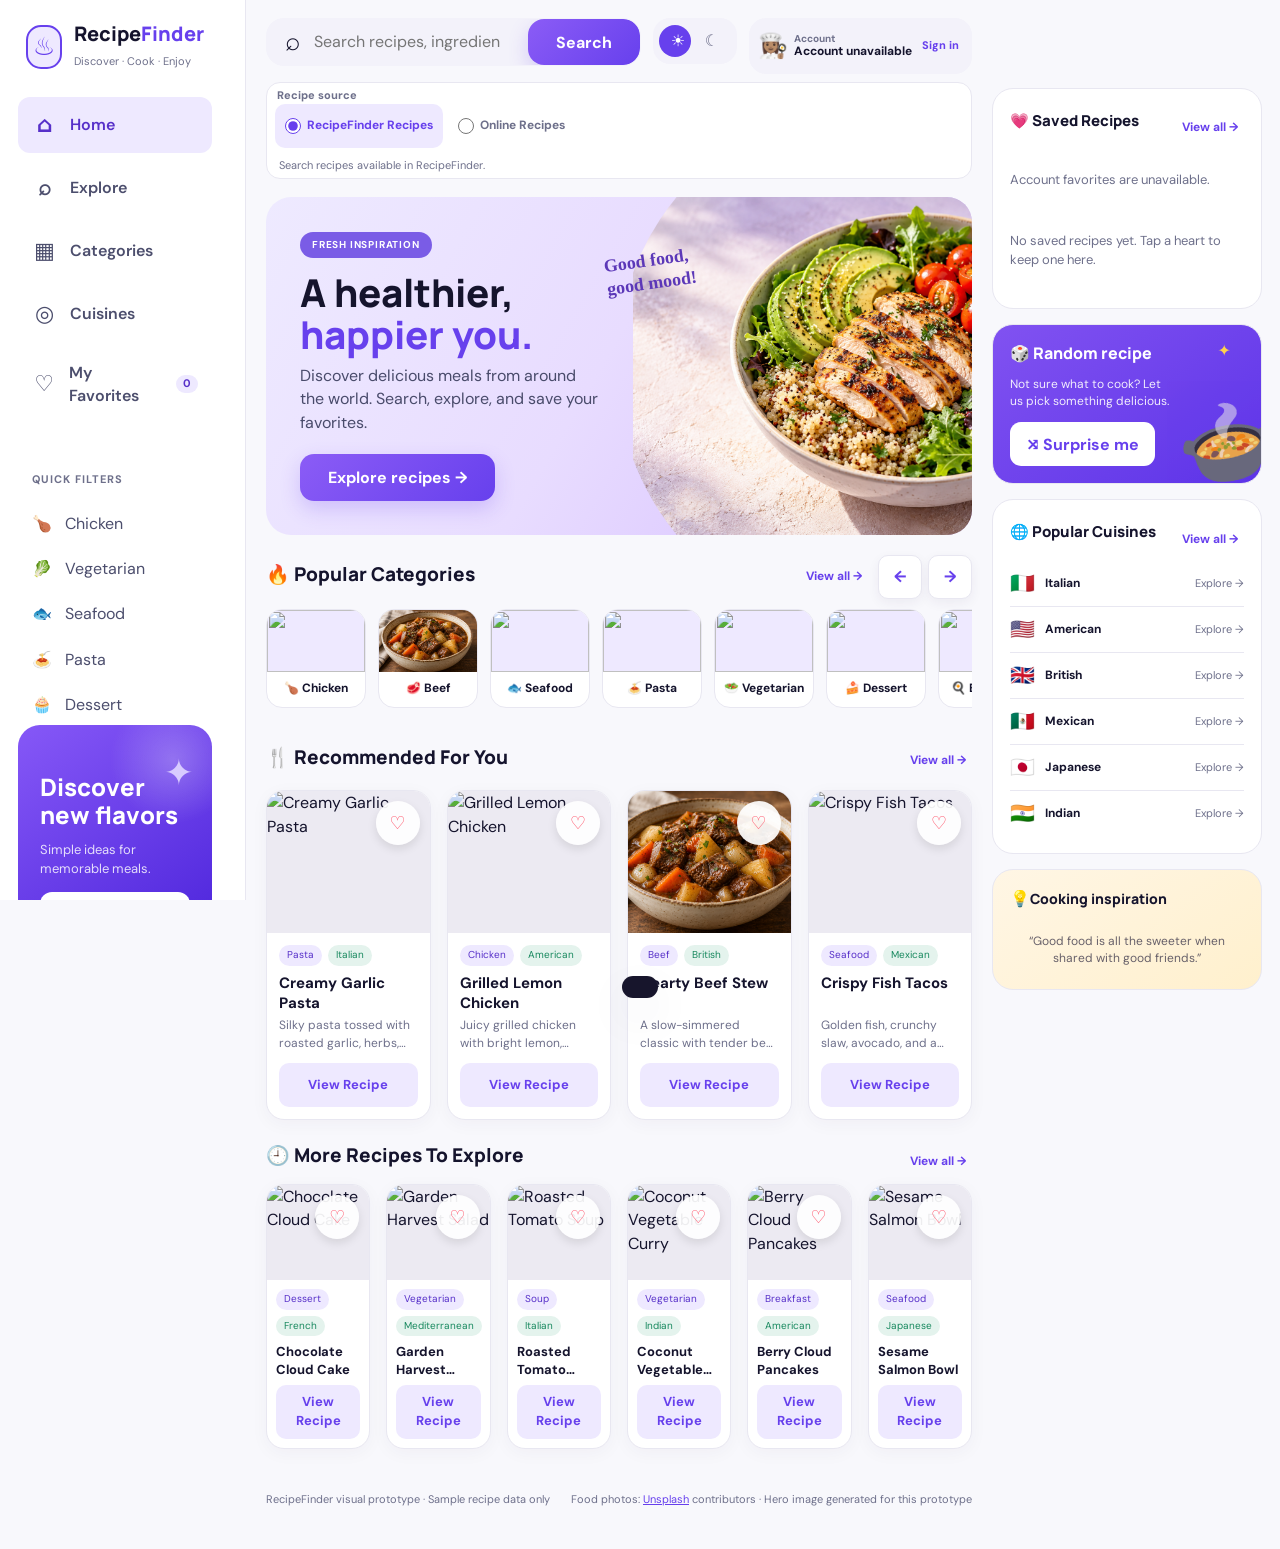
==== commit c60e3ed2: "feat: enable opt-in admin CMS for production" ====
--- a/index.html
+++ b/index.html
@@ -62,11 +62,11 @@
         <div class="search-source-panel">
           <fieldset class="search-source" id="search-source-selector" aria-describedby="search-source-help">
             <legend>Recipe source</legend>
-            <label><input id="search-source-offline" type="radio" name="recipe-source" value="offline" checked><span>Offline Recipes</span></label>
+            <label><input id="search-source-offline" type="radio" name="recipe-source" value="offline" checked><span>RecipeFinder Recipes</span></label>
             <label><input id="search-source-online" type="radio" name="recipe-source" value="online" aria-describedby="online-search-disclosure"><span>Online Recipes</span></label>
           </fieldset>
           <div class="search-source-help" id="search-source-help" aria-live="polite">
-            <p id="offline-search-description">Search built-in recipes and fictional offline recipe previews.</p>
+            <p id="offline-search-description">Search recipes available in RecipeFinder.</p>
             <p id="online-search-disclosure" hidden>Searching TheMealDB sends your search term to an external recipe service.</p>
           </div>
         </div>
@@ -101,8 +101,8 @@
         </section>
 
         <section class="content-section" id="recommended" aria-labelledby="recommended-title" tabindex="-1">
-          <div class="section-heading"><h2 id="recommended-title">🍴 Recommended for you</h2><div class="recipe-view-actions"><button class="back-button" id="back-to-discover" type="button" data-back-to-discover hidden>← Back to Discover</button><button class="back-button discover-more-button" id="discover-more-recipes" type="button" data-discover-more hidden>Discover More Offline Recipes</button><button class="text-button" id="recommended-view-all" data-view-all="recipes">View all →</button></div></div>
-          <div class="external-status" id="external-status" role="status" aria-live="polite" hidden><span aria-hidden="true">&#10022;</span><p id="external-status-message"></p><a id="mealdb-attribution" href="https://www.themealdb.com/" target="_blank" rel="noopener noreferrer" hidden>Recipe data and images provided by TheMealDB</a><button class="text-button" id="external-retry" type="button" data-external-retry hidden>Retry</button><button class="text-button" id="back-to-offline" type="button" data-back-to-offline hidden>Back to Offline Recipes</button></div>
+          <div class="section-heading"><h2 id="recommended-title">🍴 Recommended for you</h2><div class="recipe-view-actions"><button class="back-button" id="back-to-discover" type="button" data-back-to-discover hidden>← Back to Discover</button><button class="back-button discover-more-button" id="discover-more-recipes" type="button" data-discover-more hidden>Discover More RecipeFinder Recipes</button><button class="text-button" id="recommended-view-all" data-view-all="recipes">View all →</button></div></div>
+          <div class="external-status" id="external-status" role="status" aria-live="polite" hidden><span aria-hidden="true">&#10022;</span><p id="external-status-message"></p><a id="mealdb-attribution" href="https://www.themealdb.com/" target="_blank" rel="noopener noreferrer" hidden>Recipe data and images provided by TheMealDB</a><button class="text-button" id="external-retry" type="button" data-external-retry hidden>Retry</button><button class="text-button" id="back-to-offline" type="button" data-back-to-offline hidden>Back to RecipeFinder Recipes</button></div>
           <div class="recipe-grid featured-grid" id="recommended-grid"></div>
           <div class="empty-state" id="empty-state" hidden><span>🥣</span><h3 id="empty-title">No recipes found</h3><p id="empty-message">Try another search or clear your filters.</p><button class="primary" data-clear>Clear filters</button></div>
         </section>
--- a/styles.css
+++ b/styles.css
@@ -133,3 +133,31 @@
   .dashboard-auth:has(.dashboard-admin-link:not([hidden])){max-width:none;display:grid}
   .search-source-panel{grid-row:4}
 }
+
+/* Used only by the separate Option B candidate login dialog. */
+.option-b-login-gate{display:grid;gap:14px}
+.option-b-login-gate h2,.option-b-login-gate p{margin:0}
+.option-b-login-gate>div{display:flex;flex-wrap:wrap;gap:10px}
+.option-b-login-gate a,.option-b-login-gate button{min-height:44px;display:inline-flex;align-items:center;justify-content:center;padding:10px 16px;border-radius:12px;font-weight:700}
+.option-b-login-gate a{background:var(--purple);color:#fff;text-decoration:none}
+.option-b-login-gate button{border:1px solid var(--line);background:var(--panel);color:var(--text)}
+
+/* Candidate-only Saved Recipes rows. */
+.option-b-favorite-item{display:grid;grid-template-columns:65px minmax(0,1fr) 44px;align-items:center;gap:8px;padding-inline-end:8px}
+.option-b-favorite-item .mini-remove{width:44px;min-width:44px;padding:0}
+.option-b-favorite-item small{display:block;white-space:nowrap;overflow:hidden;text-overflow:ellipsis}
+
+/* Candidate-only Collections; the current dashboard creates none of these nodes. */
+.option-b-collections[hidden]{display:none}
+.option-b-collections{display:grid;gap:14px;min-width:0}
+.option-b-collections>h2{margin:0;font:800 21px/1.2 'Manrope',sans-serif}
+.option-b-collections-status{margin:0;color:var(--muted)}
+#collections-content{display:grid;gap:16px;min-width:0}
+.option-b-collection-card{display:grid;gap:12px;min-width:0;padding:18px;border:1px solid var(--line);border-radius:18px;background:var(--panel)}
+.option-b-collection-card h3{margin:0;overflow-wrap:anywhere}
+.option-b-collections-form,.option-b-collections-actions,.option-b-collection-item{display:flex;align-items:center;flex-wrap:wrap;gap:10px;min-width:0}
+.option-b-collections-form input{flex:1 1 180px;min-width:0;min-height:44px;padding:10px 12px;border:1px solid var(--line);border-radius:12px;background:var(--panel);color:var(--text)}
+.option-b-collections .view-btn,.option-b-collection-add{min-height:44px}
+.option-b-collection-item{justify-content:space-between;padding:10px 0;border-top:1px solid var(--line)}
+.option-b-collection-item span{flex:1 1 170px;min-width:0;overflow-wrap:anywhere}
+.option-b-collections button:focus-visible,.option-b-collections a:focus-visible,.option-b-collections input:focus-visible{outline:3px solid var(--purple);outline-offset:2px}
